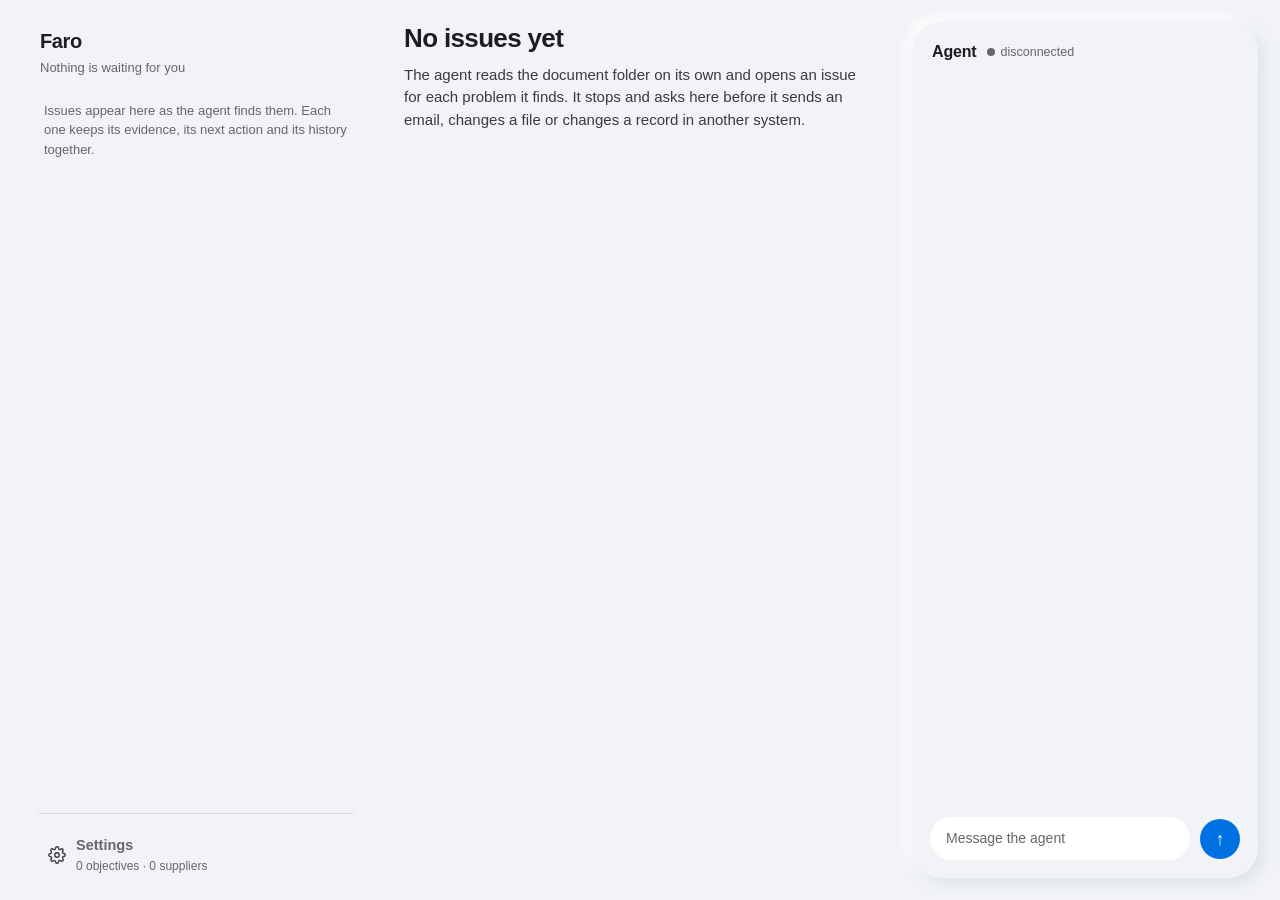
==== asklio/faro/web/index.html @ 00d89060 "Count emails in the History tab's number The count on the History tab only covered what Faro itself " ====
<!doctype html>
<html lang="en">
<head>
<meta charset="utf-8">
<meta name="viewport" content="width=device-width,initial-scale=1">
<meta name="color-scheme" content="only light">
<title>Faro</title>
<style>
/* Three parts on one soft surface. Only two things are raised: the approval cards on the left and the chat panel on the right. Everything inside them, and the whole centre, is flat. Light only. */
:root{
  color-scheme:only light;
  --bg:#f1f3f6; --hi:#ffffff; --lo:#dde2e9;
  --ink:#1d1d1f; --ink-2:#3a3a3f; --muted:#66666c; --hair:rgba(29,29,31,.1); --sheet:rgba(255,255,255,.6);
  --accent:#0071e3; --accent-ink:#ffffff;
  --bad:#c9001a; --warn:#a04a00; --ok:#1d7a36;
  --font:-apple-system,BlinkMacSystemFont,'SF Pro Text','Inter','Helvetica Neue',Arial,sans-serif;
  --mono:ui-monospace,'SF Mono',Menlo,Consolas,monospace;
  --raised:5px 5px 14px var(--lo),-5px -5px 14px var(--hi);
  --raised-sm:3px 3px 7px var(--lo),-3px -3px 7px var(--hi);
  --pressed:inset 3px 3px 7px var(--lo),inset -3px -3px 7px var(--hi);
}
html,body{height:100%;margin:0}
body{background:var(--bg);color:var(--ink);font-family:var(--font);font-size:15px;line-height:1.5;-webkit-font-smoothing:antialiased}
*{box-sizing:border-box;scrollbar-width:none}
*::-webkit-scrollbar{display:none}
[hidden]{display:none!important}
button{font:inherit;color:inherit;cursor:pointer}
button:focus-visible,input:focus-visible,a:focus-visible{outline:2px solid var(--accent);outline-offset:3px}
h1,h2,h3,p{margin:0}
a{color:var(--accent)}

.app{display:grid;grid-template-columns:360px minmax(0,1fr) 368px;height:100%;padding:0 16px}

.left{display:flex;flex-direction:column;min-height:0}
/* The list scrolls, and a scrolling box clips at its padding edge. The side padding is what leaves the cards' shadows (5px offset, 14px blur) room to show. */
.left-list{flex:1;min-height:0;overflow:auto;padding:26px 22px 22px;display:flex;flex-direction:column;gap:18px}
.auto{flex:none;border-top:1px solid var(--hair);margin:0 22px;padding:12px 0 16px}
.setbtn{display:flex;align-items:center;gap:10px;width:100%;border:0;border-radius:14px;background:transparent;padding:9px 10px;text-align:left}
.setbtn:hover{background:rgba(29,29,31,.05)}
.setbtn svg,.set-nav svg{width:18px;height:18px;flex:none;color:var(--ink-2)}
.setbtn b{display:block;font-size:14.5px;font-weight:600}
.setbtn span{display:block;font-size:12px;color:var(--muted);overflow:hidden;text-overflow:ellipsis;white-space:nowrap}
.switch{flex:none;position:relative;width:46px;height:28px;border:0;border-radius:999px;background:rgba(29,29,31,.16);padding:0;transition:background .18s ease}
.switch::after{content:"";position:absolute;top:3px;left:3px;width:22px;height:22px;border-radius:50%;background:var(--hi);transition:transform .18s ease}
.switch[aria-checked="true"]{background:var(--accent)}
.switch[aria-checked="true"]::after{transform:translateX(18px)}
.scrim{position:fixed;inset:0;z-index:40;background:rgba(29,29,31,.32);display:grid;place-items:center;padding:16px}
.sheet{width:min(940px,100%);height:min(660px,100%);background:var(--hi);border-radius:24px;box-shadow:0 30px 80px rgba(29,29,31,.3);display:grid;grid-template-rows:auto minmax(0,1fr);overflow:hidden}
.sheet-head{display:flex;justify-content:space-between;align-items:center;padding:16px 20px;border-bottom:1px solid var(--hair)}
.sheet-head b{font-size:17px;font-weight:700;letter-spacing:-.01em}
.sheet-x{border:0;background:transparent;font-size:24px;line-height:1;color:var(--muted);width:34px;height:34px;border-radius:10px}
.sheet-x:hover{background:rgba(29,29,31,.06);color:var(--ink)}
.sheet-body{display:grid;grid-template-columns:210px minmax(0,1fr);min-height:0}
.set-nav{border-right:1px solid var(--hair);padding:14px 12px;display:flex;flex-direction:column;gap:4px;overflow:auto}
.set-nav button{display:flex;align-items:center;gap:11px;border:0;border-radius:12px;background:transparent;padding:9px 11px;font-size:14.5px;font-weight:500;color:var(--ink-2);text-align:left}
.set-nav button:hover{background:rgba(29,29,31,.05)}
.set-nav button.on{background:rgba(29,29,31,.08);color:var(--ink);font-weight:600}
.set-pane{overflow:auto;padding:22px 26px 28px;display:flex;flex-direction:column;gap:18px;min-width:0}
.set-pane h3{font-size:19px;font-weight:700;letter-spacing:-.015em}
.set-pane .lead{font-size:14px;color:var(--muted);margin-top:4px;max-width:60ch}
.set-row{display:flex;justify-content:space-between;align-items:flex-start;gap:18px;padding:16px 0;border-top:1px solid var(--hair)}
.set-row:first-of-type{border-top:0;padding-top:4px}
.set-row b{font-size:15px;font-weight:600}
.set-row p{font-size:13.5px;color:var(--muted);margin-top:4px;max-width:58ch}
.set-row .row{display:flex;gap:8px;margin-top:10px}
.set-in{font:inherit;font-size:14px;border:1px solid var(--hair);border-radius:10px;padding:8px 11px;background:var(--bg);color:var(--ink);min-width:0;width:100%}
.obj{display:grid;grid-template-columns:28px minmax(0,1fr) auto;gap:10px;align-items:center;padding:6px 0}
.obj .n{font-size:13px;font-weight:700;color:var(--muted);text-align:center;font-variant-numeric:tabular-nums}
.icon-btn{border:0;background:transparent;border-radius:8px;width:30px;height:30px;font-size:15px;line-height:1;color:var(--muted)}
.icon-btn:hover:not(:disabled){background:rgba(29,29,31,.07);color:var(--ink)}
.icon-btn:disabled{opacity:.3;cursor:default}
.sup{border:1px solid var(--hair);border-radius:16px;padding:14px;display:grid;grid-template-columns:repeat(2,minmax(0,1fr));gap:10px}
.sup label{display:flex;flex-direction:column;gap:4px;font-size:11.5px;font-weight:600;color:var(--muted);min-width:0}
.sup .wide{grid-column:1 / -1}
.sup-foot{grid-column:1 / -1;display:flex;justify-content:space-between;align-items:center;gap:10px}
.addline{display:flex;gap:10px}
@media (max-width:700px){.sheet-body{grid-template-columns:minmax(0,1fr);grid-template-rows:auto minmax(0,1fr)}.set-nav{flex-direction:row;border-right:0;border-bottom:1px solid var(--hair);overflow-x:auto}.sup{grid-template-columns:minmax(0,1fr)}}
.auto .btn{padding:7px 14px;font-size:13px}
.brand{padding:0 2px 4px}
.brand b{display:block;font-size:20px;font-weight:700;letter-spacing:-.02em}
.brand span{font-size:13px;color:var(--muted)}
.ap{display:block;text-align:left;width:100%;border:0;border-radius:22px;background:var(--bg);padding:15px 17px;box-shadow:var(--raised);transition:box-shadow .18s ease}
.ap.on{box-shadow:var(--pressed)}
.ap b{display:-webkit-box;-webkit-box-orient:vertical;-webkit-line-clamp:2;overflow:hidden;font-size:15px;font-weight:600;letter-spacing:-.01em;line-height:1.3;overflow-wrap:anywhere}
.ap .why{display:block;font-size:13px;color:var(--muted);line-height:1.35;overflow-wrap:anywhere}
.st{display:block;font-size:12px;font-weight:600;margin-top:6px;white-space:nowrap;overflow:hidden;text-overflow:ellipsis}
.st{color:var(--muted);font-weight:500}
.st-you{color:var(--accent);font-weight:600}
.risk{display:block;font-size:10.5px;font-weight:700;letter-spacing:.07em;text-transform:uppercase;margin-bottom:4px}
.risk-blocker{color:var(--ink)} .risk-risk{color:var(--muted)} .risk-info{color:var(--muted);font-weight:500;opacity:.75}
.grp{display:flex;justify-content:space-between;align-items:baseline;font-size:11.5px;font-weight:700;letter-spacing:.06em;text-transform:uppercase;color:var(--muted);padding:6px 4px 0;margin-bottom:-6px}
.grp.you{color:var(--accent)}
.grp span{font-weight:600;letter-spacing:0}
.dot{width:10px;height:10px;border-radius:50%;margin-top:6px}
.dot-blocker{background:var(--bad)} .dot-risk{background:#e08a00} .dot-info{background:var(--muted)}
.ap.done{opacity:.62}
.hint{font-size:13px;color:var(--muted);padding:0 6px}

.center{overflow:auto;min-width:0}
.detail{max-width:760px;margin:0 auto;padding:40px 28px 80px;display:flex;flex-direction:column;gap:30px}
.sevline{font-size:12.5px;font-weight:600;letter-spacing:.04em;text-transform:uppercase}
.sev-blocker{color:var(--ink)} .sev-risk{color:var(--warn)} .sev-info{color:var(--muted)}
h1{font-size:30px;font-weight:700;letter-spacing:-.025em;line-height:1.15;text-wrap:balance;margin-top:6px}
h2{font-size:12.5px;font-weight:600;letter-spacing:.06em;text-transform:uppercase;color:var(--muted);margin-bottom:12px}
.found{font-size:15.5px;color:var(--ink-2);max-width:65ch;white-space:pre-wrap;overflow-wrap:anywhere}
.evidence{display:flex;flex-direction:column;gap:6px;font-size:14px}
.evidence a{overflow-wrap:anywhere}
.evidence img{max-width:min(420px,100%);border-radius:16px;display:block;margin-top:10px}
.quote{background:var(--sheet);border-radius:16px;padding:16px;font-family:var(--mono);font-size:12px;line-height:1.65;white-space:pre-wrap;overflow-wrap:anywhere;margin:0}
.cap{font-size:12.5px;color:var(--muted)}
.label{font-size:12.5px;color:var(--muted);margin:14px 0 6px}
.scroll{overflow-x:auto}
table{border-collapse:collapse;width:100%;font-size:14px}
th,td{text-align:left;padding:10px 12px 10px 0;border-bottom:1px solid var(--hair);vertical-align:top}
th{font-size:12px;font-weight:600;color:var(--muted)}
tr:last-child td{border-bottom:0}
.letter{background:var(--sheet);border-radius:18px;padding:18px 20px}
.letter-top{display:flex;justify-content:space-between;align-items:center;gap:12px;flex-wrap:wrap;font-size:12.5px;color:var(--muted)}
.letter-top span{overflow-wrap:anywhere;min-width:0}
.subject{font-weight:600;margin-top:12px;overflow-wrap:anywhere}
.body{white-space:pre-wrap;overflow-wrap:anywhere;font-size:14px;color:var(--ink-2);margin-top:8px}
.seg{display:inline-flex;gap:2px;background:rgba(29,29,31,.07);border-radius:999px;padding:2px}
.seg button{border:0;background:transparent;border-radius:999px;padding:3px 12px;font-size:12.5px;font-weight:500;color:var(--muted)}
.seg button.on{background:var(--hi);color:var(--ink);font-weight:600}
.decide{border-top:1px solid var(--hair);padding-top:28px;display:flex;flex-direction:column;gap:16px}
.decide h2{margin-bottom:0}
.note-in{font:inherit;font-size:14px;width:100%;border:1px solid var(--hair);border-radius:14px;padding:11px 14px;background:var(--sheet);color:var(--ink)}
.act{display:flex;align-items:center;gap:12px;flex-wrap:wrap}
.btn{border-radius:999px;padding:10px 22px;font-weight:600;font-size:14.5px;white-space:nowrap;border:1px solid var(--hair);background:transparent}
.btn:hover{background:rgba(29,29,31,.05)}
.btn-primary{background:var(--accent);border-color:var(--accent);color:var(--accent-ink)}
.btn-primary:hover{background:#0064c8}
.verdict{font-size:17px;font-weight:700}
.verdict.approved{color:var(--ok)} .verdict.rejected{color:var(--ink)}
.empty h1{font-size:26px}
.empty p{color:var(--ink-2);margin-top:10px;max-width:56ch}

.right{padding:22px 6px 22px 16px;min-height:0;display:flex}
.chat{flex:1;min-width:0;min-height:0;border-radius:30px;background:var(--bg);box-shadow:var(--raised);display:flex;flex-direction:column;overflow:hidden}
.chat-head{display:flex;align-items:center;gap:10px;padding:18px 20px 10px}
.chat-head b{font-size:16px;font-weight:700;letter-spacing:-.01em}
.chat-head span{font-size:12.5px;color:var(--muted);display:flex;align-items:center;gap:6px}
.pulse{width:8px;height:8px;border-radius:50%;background:var(--muted);flex:none}
.working .pulse{background:var(--accent)}
@media (prefers-reduced-motion: no-preference){.working .pulse{animation:pulse 1s ease-in-out infinite alternate}}
@keyframes pulse{from{opacity:.25}to{opacity:1}}
.chat-close{margin-left:auto;background:transparent;border:0;color:var(--muted);font-size:22px;line-height:1;display:none}
.feed{flex:1;overflow:auto;padding:10px 18px 14px;display:flex;flex-direction:column;gap:10px;min-height:0}
.bubble{max-width:90%;border-radius:20px;padding:10px 14px;font-size:14px;white-space:pre-wrap;overflow-wrap:anywhere}
.bubble.agent{background:var(--hi);align-self:flex-start;color:var(--ink)}
.rich{white-space:normal}
.rich p{margin:0}
.rich p + p,.rich p + ul,.rich p + ol,.rich ul + p,.rich ol + p{margin-top:8px}
.rich ul,.rich ol{margin:0;padding-left:1.25em}
.rich li{margin:3px 0}
.rich strong,.tl-sum strong,.step strong,.cap strong{font-weight:700;color:var(--ink)}
.bubble.user strong{color:inherit}
.rich code,.tl-sum code{font-family:var(--mono);font-size:.92em;background:rgba(29,29,31,.07);border-radius:5px;padding:0 4px}
.bubble.user{background:var(--accent);color:var(--accent-ink);align-self:flex-end}
.chips{display:flex;flex-wrap:wrap;gap:6px}
.step{display:block;width:100%;border:0;background:transparent;padding:0 2px;text-align:left;font-size:13px;line-height:1.4;color:var(--muted);overflow-wrap:anywhere}
.step i{font-style:normal;font-weight:600;font-size:11px;letter-spacing:.04em;text-transform:uppercase;margin-right:6px}
.step.open{white-space:pre-wrap;color:var(--ink-2)}
.step:hover{color:var(--ink-2)}
.chip{display:inline-flex;align-items:baseline;gap:5px;max-width:100%;border:0;border-radius:999px;background:rgba(29,29,31,.06);padding:3px 10px;font-size:12px;color:var(--ink-2);text-align:left}
.chip i{font-style:normal;color:var(--muted);flex:none}
.chip span{overflow:hidden;text-overflow:ellipsis;white-space:nowrap;min-width:0}
button.chip{color:var(--accent);font-weight:600}
button.chip:hover{background:rgba(0,113,227,.12)}
.chip.bad,.chip.bad i{color:var(--ink)}
.chip.good,.chip.good i{color:var(--ok)}
.event{font-size:12px;color:var(--ink-2);font-weight:600;padding:0 4px;overflow-wrap:anywhere}
.tag{display:inline-block;font-size:11px;font-weight:600;color:var(--muted);background:rgba(29,29,31,.06);border-radius:999px;padding:1px 8px;margin-top:6px}
.ask{display:flex;gap:10px;padding:14px 18px 18px;align-items:center}
.ask input{flex:1;min-width:0;font:inherit;font-size:14px;border:0;border-radius:999px;padding:11px 16px;background:var(--hi);color:var(--ink)}
.ask input::placeholder{color:var(--muted)}
.ask button{flex:none;width:40px;height:40px;border:0;border-radius:50%;background:var(--accent);color:var(--accent-ink);font-size:18px;font-weight:700;line-height:1}
.fab{display:none}

@media (max-width:1140px){
  .app{grid-template-columns:330px minmax(0,1fr)}
  .right{position:fixed;top:0;right:0;bottom:0;width:min(400px,100%);z-index:20;padding:16px}
  .right[data-open="0"]{display:none}
  .chat{box-shadow:0 18px 50px rgba(29,29,31,.28)}
  .chat-close{display:block}
  .fab{display:block;position:fixed;right:18px;bottom:18px;z-index:10;border:0;border-radius:999px;background:var(--bg);color:var(--accent);padding:12px 20px;font-weight:600;box-shadow:var(--raised)}
}
@media (max-width:760px){
  html,body{height:auto}
  .app{display:block;height:auto}
  .left-list{overflow:visible;padding:22px 4px 12px}
  .auto{margin:0 4px}
  .center{overflow:visible}
  .detail{padding:26px 4px 104px}
  h1{font-size:25px}
}

/* centre: view tabs, evidence viewer, messages */
.viewbar{position:sticky;top:0;z-index:5;background:var(--bg);padding:18px 28px 10px;display:flex;justify-content:center}
.viewbar .seg button{padding:5px 18px;font-size:13.5px}
.viewbar .count{margin-left:6px;color:var(--accent);font-weight:700}
.detail{padding-top:18px}
.tiles{display:flex;flex-wrap:wrap;gap:8px}
.tile{display:inline-flex;align-items:center;gap:8px;max-width:100%;border:1px solid var(--hair);border-radius:12px;background:transparent;padding:7px 12px;font-size:13px;color:var(--ink-2);text-align:left}
.tile:hover{background:rgba(29,29,31,.04)}
.tile.on{border-color:var(--accent);background:var(--hi);color:var(--ink)}
.tile i{font-style:normal;font-size:10.5px;font-weight:700;letter-spacing:.05em;text-transform:uppercase;color:var(--muted);flex:none}
.tile span{overflow:hidden;text-overflow:ellipsis;white-space:nowrap;min-width:0}
.viewer{margin-top:14px;background:var(--hi);border-radius:18px;padding:16px;min-width:0}
.viewer-top{display:flex;justify-content:space-between;align-items:center;gap:12px;flex-wrap:wrap;font-size:12.5px;color:var(--muted);margin-bottom:12px}
.viewer-top span{overflow-wrap:anywhere;min-width:0}
.viewer img{display:block;width:100%;border-radius:10px;border:1px solid var(--hair)}
.viewer img + img{margin-top:12px}
.viewer .scroll{max-height:460px;overflow:auto;border-radius:10px}
.viewer table{font-size:12.5px}
.viewer th{position:sticky;top:0;background:var(--hi);white-space:nowrap}
.viewer td{white-space:nowrap;max-width:280px;overflow:hidden;text-overflow:ellipsis;padding-right:16px}
.viewer pre{margin:0;font-family:var(--mono);font-size:12px;line-height:1.6;white-space:pre-wrap;overflow-wrap:anywhere;max-height:460px;overflow:auto}
.decidebar{position:sticky;bottom:0;z-index:5;background:var(--bg);border-top:1px solid var(--hair)}
.decidebar > div{max-width:760px;margin:0 auto;padding:14px 28px 16px;display:flex;flex-direction:column;gap:10px}
.decidebar .row{display:flex;gap:12px;align-items:center;flex-wrap:wrap}
.decidebar .note-in{flex:1;min-width:180px}
.linkbtn{border:0;background:transparent;padding:0;color:var(--accent);font-weight:600;font-size:14px}
.trow{display:grid;grid-template-columns:auto minmax(0,1fr) auto;gap:12px;align-items:baseline;width:100%;text-align:left;border:0;border-bottom:1px solid var(--hair);background:transparent;padding:12px 10px;border-radius:0}
.trow:hover{background:rgba(29,29,31,.03)}
.trow.on{background:var(--hi);border-radius:14px;border-bottom-color:transparent}
.trow b{display:block;font-size:14.5px;font-weight:600;overflow:hidden;text-overflow:ellipsis;white-space:nowrap}
.trow .why{display:block;font-size:13px;color:var(--muted);overflow:hidden;text-overflow:ellipsis;white-space:nowrap}
.trow time{font-size:12px;color:var(--muted);white-space:nowrap}
.trow .dot{margin-top:0}
.dot-none{background:transparent}
.msg{background:var(--hi);border-radius:18px;padding:16px 20px;margin-bottom:12px}
.msg.sent{background:var(--sheet)}
.msg .who-line{font-weight:600;font-size:14px}
@media (max-width:760px){.viewbar{padding:14px 4px 8px}.decidebar > div{padding:12px 4px 14px}}

/* next action and history timeline */
.next{background:var(--hi);border-radius:20px;padding:18px 20px;display:flex;flex-direction:column;gap:14px}
.next + .next{margin-top:14px}
.next h3{font-size:17px;font-weight:700;letter-spacing:-.01em}
.next .reason{font-size:14px;color:var(--ink-2);margin-top:4px;white-space:pre-wrap;overflow-wrap:anywhere}
.next .msg{background:var(--bg);margin-bottom:0}
.next .quote{background:var(--bg)}
.next .row{display:flex;gap:12px;align-items:center;flex-wrap:wrap}
.next .note-in{flex:1;min-width:180px;background:var(--bg)}
.next .next-text{font-size:15px;color:var(--ink);margin-top:6px}
.next.quiet{background:transparent;box-shadow:inset 0 0 0 1px var(--hair)}
.next.quiet .next-text{color:var(--ink-2)}
.timeline{display:flex;flex-direction:column}
.logform{display:flex;gap:10px;align-items:center}
.logform .note-in{flex:1;min-width:0}
.tl{padding:16px 0;border-top:1px solid var(--hair)}
.tl:first-child{border-top:0}
.tl-head{display:flex;justify-content:space-between;align-items:center;gap:12px}
.tl time{font-size:12px;color:var(--muted);white-space:nowrap;flex:none}
.badge{display:inline-block;font-size:11.5px;font-weight:700;border-radius:999px;padding:2px 10px;margin-right:8px;white-space:nowrap}
.b-agent{background:rgba(29,29,31,.08);color:var(--ink-2)}
.b-you{background:var(--accent);color:var(--accent-ink)}
.b-out{background:var(--hi);color:var(--ink);box-shadow:inset 0 0 0 1px var(--hair)}
.b-in{background:#f6dfb4;color:#5f3d00}
.b-done{background:#cfe9d6;color:#14532a}
.b-auto{background:var(--ink);color:var(--hi)}
.tl-did{font-size:12.5px;color:var(--muted)}
.tl-line{display:flex;align-items:flex-start;gap:12px;width:100%;margin-top:8px;padding:0;border:0;background:transparent;text-align:left;font-size:14.5px;line-height:1.5;color:var(--ink-2)}
.tl-sum{flex:1;min-width:0;overflow-wrap:anywhere}
.tl-full{font-size:14px;color:var(--ink-2);margin-top:10px;padding:14px 16px;background:var(--hi);border-radius:14px;white-space:pre-wrap;overflow-wrap:anywhere}
.tl .msg{margin:10px 0 0}
.chev{flex:none;display:inline-block;width:22px;height:22px;line-height:20px;text-align:center;font-size:20px;color:var(--muted);transform:rotate(90deg);transition:transform .15s ease}
.chev.up{transform:rotate(-90deg)}
button.tl-line:hover .chev{color:var(--ink)}
</style>
</head>
<body>
<div class="app">
  <nav class="left" aria-label="Issues">
    <div class="left-list" id="left"></div>
    <div class="auto" id="auto"></div>
  </nav>
  <main class="center" id="center">
    <div class="viewbar" id="viewbar" hidden><div class="seg" role="tablist">
      <button role="tab" id="tab-decision" data-view="decision">Decision</button>
      <button role="tab" id="tab-history" data-view="history">History<span class="count" id="hist-count"></span></button>
    </div></div>
    <div id="view"></div>
  </main>
  <aside class="right" id="right" data-open="0" aria-label="Chat with the agent">
    <div class="chat">
      <div class="chat-head" id="chat-head"><b>Agent</b><span><i class="pulse"></i><em id="status" style="font-style:normal">connecting</em></span>
        <button class="chat-close" id="chat-close" aria-label="Close chat">×</button></div>
      <div class="feed" id="feed"></div>
      <form class="ask" id="ask-form"><input id="ask-input" type="text" placeholder="Message the agent" autocomplete="off" aria-label="Message the agent"><button type="submit" aria-label="Send">↑</button></form>
    </div>
  </aside>
  <button class="fab" id="chat-open">Chat</button>
</div>
<div class="scrim" id="settings" hidden></div>

<script>
const issues = new Map();       // id -> issue, in arrival order
const approvals = new Map();    // id -> approval
const feed = [];
let selected = null, shownKey = null, lastSeq = 0, dirty = false;
let view = 'decision';          // centre tab: 'decision' or 'history'
const evidenceOpen = new Map(); // issue id -> evidence path shown in the viewer
const msgLang = new Map();      // message or draft key -> 'orig' when the reader switched away from English
const sheetOpen = new Map();    // file path -> sheet index
const expanded = new Set();     // history entries the reader opened in full
let shownPlace = '';
let settings = { auto: false, aggressive: false, objectives: [], suppliers: [], adapters: [] };   // what the team controls
let settingsOpen = false, settingsTab = 'objectives', autoAsk = false;
let historyData = null;         // { id, entries, problem } for the issue on screen

const $ = (id) => document.getElementById(id);
const esc = (v) => String(v).replace(/[&<>"']/g, (ch) => ({ '&': '&amp;', '<': '&lt;', '>': '&gt;', '"': '&quot;', "'": '&#39;' }[ch]));
const clock = (ts) => new Date(ts * 1000).toLocaleTimeString([], { hour: '2-digit', minute: '2-digit' });
const stamp = (ts) => new Date(ts * 1000).toLocaleString([], { day: 'numeric', month: 'short', hour: '2-digit', minute: '2-digit' });
// Text the model wrote for people: escaped, then light markdown. `mdi` is for one line, `md` also does lists and line breaks.
const mdi = (v) => esc(v).replace(/\*\*([^*\n]+?)\*\*/g, '<strong>$1</strong>').replace(/(^|[\s(])\*([^*\s][^*\n]*?)\*(?=[\s).,;:!?]|$)/g, '$1<em>$2</em>').replace(/`([^`\n]+?)`/g, '<code>$1</code>');
function md(v) {
  const out = []; let list = null, tag = 'ul', para = [];
  const flush = () => { if (para.length) { out.push('<p>' + para.join('<br>') + '</p>'); para = []; } if (list) { out.push('<' + tag + '>' + list.join('') + '</' + tag + '>'); list = null; } };
  for (const line of String(v).split('\n')) {
    const item = /^\s*(?:([-*•])|(\d+)[.)])\s+(.*)$/.exec(line);
    if (item) { if (para.length) flush(); if (!list) { list = []; tag = item[2] ? 'ol' : 'ul'; } list.push('<li>' + mdi(item[3]) + '</li>'); }
    else if (!line.trim()) flush();
    else { if (list) flush(); para.push(mdi(line)); }
  }
  flush();
  return out.join('');
}
// Older text has no emphasis of its own. Ask the server to add some (same words, key facts in bold), once per text.
const richCache = new Map(), richWanted = new Set();
let richTimer = null;
function rich(text) {
  if (!text) return '';
  if (text.length < 80 || text.includes('**')) return md(text);
  if (richCache.has(text)) return md(richCache.get(text));
  richWanted.add(text); clearTimeout(richTimer); richTimer = setTimeout(flushRich, 150);
  return md(text);
}
async function flushRich() {
  const texts = [...richWanted].filter((t) => !richCache.has(t)); richWanted.clear();
  if (!texts.length) return;
  let marked = texts;
  try { const res = await fetch('/api/rich', { method: 'POST', headers: { 'Content-Type': 'application/json' }, body: JSON.stringify({ texts }) }); if (res.ok) marked = (await res.json()).texts; } catch (err) { /* keep the plain text */ }
  texts.forEach((t, k) => richCache.set(t, marked[k] || t));
  if (marked.some((m, k) => m !== texts[k])) renderCenter(true);
}
const bare = (v) => String(v).replace(/\*\*/g, '');
// The quick version of a long text: whole leading sentences while they fit.
function gist(text, limit = 170) {
  const flat = String(text).replace(/\s+/g, ' ').trim();
  if (flat.length <= limit) return flat;
  let line = '';
  for (const sentence of flat.split(/(?<=[.!?])\s+/)) { if ((line + ' ' + sentence).length > limit) break; line = (line + ' ' + sentence).trim(); }
  return line || flat.slice(0, limit).replace(/\s+\S*$/, '') + '…';
}
const q = (path) => encodeURIComponent(path);
const base = (path) => path.split('/').pop();
const person = (s) => s.replace(/\s*<[^>]*>/, '') || s;
const people = (list) => list.filter((p) => p.includes('<') || !list.some((o) => o !== p && o.includes('<' + p + '>'))).map(person);

const toolTag = { send_email: 'Email', edit_file: 'File edit', update_record: 'Record change' };
function kind(a) {
  if (a.tool === 'send_email') return 'Email to ' + a.args.to_name;
  if (a.tool === 'edit_file') return 'Edit ' + a.args.path;
  return a.args.system + ': ' + a.args.record;
}
const of = (issue) => [...approvals.values()].filter((a) => a.issue_id === issue.id);
const pendingOf = (issue) => of(issue).filter((a) => a.status === 'pending');
const awaiting = (issue) => issue.thread_ids.length > 0 && issue.replies === 0;
// Who an outside step is waiting on: the name the agent gave, or for older issues the first name it put in bold.
function owner(issue) {
  if (issue.next_owner) return issue.next_owner;
  const names = [...String(issue.next_step || '').matchAll(/\*\*([^*]+)\*\*/g)].map((m) => m[1].trim()).filter((n) => /^[A-Za-zÀ-ž.' -]{3,40}$/.test(n) && /^[A-ZÀ-Ž]/.test(n) && n.split(' ').length <= 4);
  return names[0] || '';
}

// Two different things, shown in two different places.
// Action: who has to do something next. It decides the group a card sits in, and the groups are ordered by how much they need you.
// Risk: how bad the problem is. It is the small word on the card, and orders the cards inside a group.
const GROUPS = ['Needs your approval', 'Waiting on someone else', 'Waiting for a reply', 'Nothing to do', 'Resolved'];
const RISK = { blocker: 0, risk: 1, info: 2 };
function groupOf(issue) {
  if (issue.status === 'resolved') return 4;
  if (pendingOf(issue).length) return 0;
  if (issue.next_step) return 1;
  if (awaiting(issue)) return 2;
  return 3;
}
// The one line under the title: the specifics of what its group already says.
function detail(issue) {
  const waiting = pendingOf(issue);
  if (issue.status === 'resolved') return '';
  if (waiting.length) return waiting.length === 1 ? bare(waiting[0].headline) : waiting.length + ' approvals';
  if (issue.next_step) return owner(issue) || 'Someone outside Faro';
  return '';
}

/* ---------- left: issues ---------- */
function renderLeft() {
  const list = [...issues.values()].sort((a, b) => groupOf(a) - groupOf(b) || RISK[a.severity] - RISK[b.severity] || b.updated - a.updated);
  const waiting = [...approvals.values()].filter((a) => a.status === 'pending').length;
  let html = '<div class="brand"><b>Faro</b><span>' + (waiting ? waiting + (waiting === 1 ? ' approval waiting' : ' approvals waiting') : 'Nothing is waiting for you') + '</span></div>';
  if (!list.length) html += '<p class="hint">Issues appear here as the agent finds them. Each one keeps its evidence, its next action and its history together.</p>';
  let current = -1;
  for (const i of list) {
    const g = groupOf(i);
    if (g !== current) { current = g; html += '<div class="grp' + (g === 0 ? ' you' : '') + '">' + GROUPS[g] + '<span>' + list.filter((x) => groupOf(x) === g).length + '</span></div>'; }
    const line = detail(i);
    html += '<button class="ap ' + (i.id === selected ? 'on ' : '') + (g >= 3 ? 'done' : '') + '" data-open="' + i.id + '" title="' + esc(bare(i.title)) + '">' +
      '<span class="risk risk-' + esc(i.severity) + '">' + esc(i.severity) + '</span><b>' + esc(bare(i.title)) + '</b>' + (line ? '<span class="st' + (g === 0 ? ' st-you' : '') + '">' + esc(line) + '</span>' : '') + '</button>';
  }
  $('left').innerHTML = html;
}

const ICON = {
  gear: '<svg viewBox="0 0 24 24" fill="none" stroke="currentColor" stroke-width="1.8" stroke-linecap="round" stroke-linejoin="round" aria-hidden="true"><circle cx="12" cy="12" r="3"/><path d="M19.4 15a1.65 1.65 0 0 0 .33 1.82l.06.06a2 2 0 0 1 0 2.83 2 2 0 0 1-2.83 0l-.06-.06a1.65 1.65 0 0 0-1.82-.33 1.65 1.65 0 0 0-1 1.51V21a2 2 0 0 1-2 2 2 2 0 0 1-2-2v-.09A1.65 1.65 0 0 0 9 19.4a1.65 1.65 0 0 0-1.82.33l-.06.06a2 2 0 0 1-2.83 0 2 2 0 0 1 0-2.83l.06-.06a1.65 1.65 0 0 0 .33-1.82 1.65 1.65 0 0 0-1.51-1H3a2 2 0 0 1-2-2 2 2 0 0 1 2-2h.09A1.65 1.65 0 0 0 4.6 9a1.65 1.65 0 0 0-.33-1.82l-.06-.06a2 2 0 0 1 0-2.83 2 2 0 0 1 2.83 0l.06.06a1.65 1.65 0 0 0 1.82.33H9a1.65 1.65 0 0 0 1-1.51V3a2 2 0 0 1 2-2 2 2 0 0 1 2 2v.09a1.65 1.65 0 0 0 1 1.51 1.65 1.65 0 0 0 1.82-.33l.06-.06a2 2 0 0 1 2.83 0 2 2 0 0 1 0 2.83l-.06.06a1.65 1.65 0 0 0-.33 1.82V9a1.65 1.65 0 0 0 1.51 1H21a2 2 0 0 1 2 2 2 2 0 0 1-2 2h-.09a1.65 1.65 0 0 0-1.51 1z"/></svg>',
  target: '<svg viewBox="0 0 20 20" fill="none" stroke="currentColor" stroke-width="1.6" aria-hidden="true"><circle cx="10" cy="10" r="7"/><circle cx="10" cy="10" r="3.4"/><circle cx="10" cy="10" r=".6" fill="currentColor"/></svg>',
  people: '<svg viewBox="0 0 20 20" fill="none" stroke="currentColor" stroke-width="1.6" stroke-linecap="round" aria-hidden="true"><circle cx="7.5" cy="7" r="2.6"/><path d="M2.8 16c.5-2.7 2.3-4.2 4.7-4.2s4.2 1.5 4.7 4.2M13.2 4.6a2.6 2.6 0 010 4.8M14.6 11.9c1.4.5 2.3 1.8 2.6 4.1"/></svg>',
  stack: '<svg viewBox="0 0 20 20" fill="none" stroke="currentColor" stroke-width="1.6" aria-hidden="true"><ellipse cx="10" cy="5" rx="6.5" ry="2.5"/><path d="M3.5 5v5c0 1.4 2.9 2.5 6.5 2.5s6.5-1.1 6.5-2.5V5M3.5 10v5c0 1.4 2.9 2.5 6.5 2.5s6.5-1.1 6.5-2.5v-5"/></svg>',
  bolt: '<svg viewBox="0 0 20 20" fill="none" stroke="currentColor" stroke-width="1.6" stroke-linejoin="round" aria-hidden="true"><path d="M11 2.5L4.5 11.2h4.4L8 17.5l7-9h-4.5z"/></svg>',
};
const TABS = [['objectives', 'Objectives', 'target'], ['suppliers', 'Suppliers', 'people'], ['truth', 'Source of truth', 'stack'], ['automation', 'Automation', 'bolt']];
const adapterFor = (system) => (settings.adapters || []).find((a) => a.enabled && String(system || '').toLowerCase().includes(a.system.toLowerCase()));

function renderAuto() {   // the settings button at the bottom of the left column
  const modes = [settings.auto ? 'Auto mode on' : '', settings.aggressive ? 'Aggressive mode on' : '', ...(settings.adapters || []).filter((a) => a.enabled).map((a) => a.system + ' connected')].filter(Boolean).join(' · ');
  $('auto').innerHTML = '<button class="setbtn" id="open-settings">' + ICON.gear + '<span style="min-width:0"><b>Settings</b><span>' + (modes || settings.objectives.length + (settings.objectives.length === 1 ? ' objective' : ' objectives') + ' · ' + settings.suppliers.length + ' suppliers') + '</span></span></button>';
}

function settingsPane() {
  if (settingsTab === 'objectives') {
    const list = settings.objectives;
    return '<div><h3>Objectives</h3><p class="lead">What the agent should achieve, most important first. It follows them in everything it decides and proposes; when two conflict, the higher one wins.</p></div>' +
      '<div>' + (list.length ? list.map((text, i) => '<div class="obj"><span class="n">' + (i + 1) + '</span><input class="set-in" data-obj="' + i + '" value="' + esc(text) + '" aria-label="Objective ' + (i + 1) + '">' +
        '<span><button class="icon-btn" data-obj-move="' + i + '" data-by="-1" aria-label="Move up"' + (i === 0 ? ' disabled' : '') + '>↑</button><button class="icon-btn" data-obj-move="' + i + '" data-by="1" aria-label="Move down"' + (i === list.length - 1 ? ' disabled' : '') + '>↓</button><button class="icon-btn" data-obj-del="' + i + '" aria-label="Remove">✕</button></span></div>').join('')
        : '<p class="cap">No objectives yet. Without any, the agent uses its own judgement about what matters most.</p>') + '</div>' +
      '<form class="addline" id="obj-form"><input class="set-in" id="obj-new" placeholder="Add an objective, e.g. Ship every Collector\'s Edition on Sunday" aria-label="New objective" autocomplete="off"><button class="btn" type="submit">Add</button></form>';
  }
  if (settingsTab === 'suppliers') {
    const field = (i, s, key, label, wide) => '<label' + (wide ? ' class="wide"' : '') + '>' + label + '<input class="set-in" data-sup="' + i + '" data-field="' + key + '" value="' + esc(s[key] || '') + '" autocomplete="off"></label>';
    return '<div><h3>Suppliers</h3><p class="lead">Who the agent writes to, at which address, in which language. The agent fills this in from the documents; anything you change here overrides what it found, and it will not change your entries.</p></div>' +
      (settings.suppliers.length ? settings.suppliers.map((s, i) => '<div class="sup">' + field(i, s, 'name', 'Supplier') + field(i, s, 'contact', 'Contact person') + field(i, s, 'email', 'Email') + field(i, s, 'language', 'Language') + field(i, s, 'notes', 'Notes', true) +
        '<div class="sup-foot"><span class="cap">' + (s.by_team ? 'Edited by you' : 'Added by the agent') + '</span><button class="icon-btn" data-sup-del="' + i + '" aria-label="Remove supplier">✕</button></div></div>').join('')
        : '<p class="cap">No suppliers yet. The agent adds them as it reads the documents.</p>') +
      '<div><button class="btn" id="sup-add">Add a supplier</button></div>';
  }
  if (settingsTab === 'truth') {
    return '<div><h3>Source of truth</h3><p class="lead">Connect the system that holds your records. With a connection on, a correction you approve is posted to that system, and each posting is tracked in the issue\u2019s history. Without one, corrections stay in Faro\u2019s ledger until someone enters them by hand.</p></div><div>' +
      (settings.adapters || []).map((a) => '<div class="set-row"><div><b>' + esc(a.name) + '</b><p>' + esc(a.description) + '</p></div>' +
        '<button class="switch" data-adapter="' + esc(a.id) + '" role="switch" aria-checked="' + a.enabled + '" aria-label="' + esc(a.name) + '"></button></div>').join('') +
      '</div><p class="cap">More systems can be added as adapters. This is the only one so far.</p>';
  }
  return '<div><h3>Automation</h3><p class="lead">How much the agent does on its own, and how it deals with suppliers.</p></div><div>' +
    '<div class="set-row"><div><b>Auto mode</b><p>' + (autoAsk ? 'Emails and actions the agent marks as routine will go out without you reading them first. Anything that commits money or places an order still waits for you.'
      : 'Routine emails and actions go ahead without asking: questions, status requests, confirmations. Anything that commits money or places an order still waits for your approval.') + '</p>' +
      (autoAsk ? '<div class="row"><button class="btn btn-primary" data-auto="1">Turn on</button><button class="btn" data-auto="cancel">Cancel</button></div>' : '') + '</div>' +
      '<button class="switch" id="sw-auto" role="switch" aria-checked="' + settings.auto + '" aria-label="Auto mode"></button></div>' +
    '<div class="set-row"><div><b>Aggressive mode</b><p>The agent gets ruthless with suppliers. It names every failure and who owns it, plays suppliers against each other where a real alternative exists, holds contract penalties against them, sets deadlines in hours and escalates to their management. It threatens the relationship in your name: cancelled orders, no future projects, volume moved to a competitor. It does not lie: every fact it states comes from the documents or the mailbox. These emails always wait for your approval.</p></div>' +
      '<button class="switch" id="sw-aggr" role="switch" aria-checked="' + settings.aggressive + '" aria-label="Aggressive mode"></button></div></div>';
}

function renderSettings() {
  const box = $('settings');
  box.hidden = !settingsOpen;
  if (!settingsOpen) return;
  box.innerHTML = '<div class="sheet" role="dialog" aria-modal="true" aria-label="Settings"><div class="sheet-head"><b>Settings</b><button class="sheet-x" data-close aria-label="Close settings">×</button></div>' +
    '<div class="sheet-body"><nav class="set-nav">' + TABS.map(([id, name, icon]) => '<button class="' + (settingsTab === id ? 'on' : '') + '" data-tab="' + id + '">' + ICON[icon] + name + '</button>').join('') + '</nav>' +
    '<div class="set-pane">' + settingsPane() + '</div></div></div>';
}
function save(patch) { Object.assign(settings, patch); renderAuto(); renderSettings(); post('/api/settings', patch); }

/* ---------- shared pieces ---------- */
function letter(top, subject, original, english, language, key, cls) {
  const en = english && msgLang.get(key) !== 'orig';
  const seg = english ? '<div class="seg"><button class="' + (en ? 'on' : '') + '" data-msg="' + esc(key) + '" data-to="en">English</button><button class="' + (en ? '' : 'on') + '" data-msg="' + esc(key) + '" data-to="orig">' + esc(language || 'Original') + '</button></div>' : '';
  return '<div class="msg ' + (cls || '') + '"><div class="letter-top"><span>' + top + '</span>' + seg + '</div>' + (subject ? '<p class="subject">' + esc(subject) + '</p>' : '') +
    '<div class="body">' + esc(en ? english : original) + '</div></div>';
}

function actionView(a) {
  const x = a.args;
  if (a.tool === 'send_email') {
    const top = 'To ' + esc(x.to_name) + ' · ' + esc(x.to.join(', ')) + (x.cc && x.cc.length ? ' · cc ' + esc(x.cc.join(', ')) : '') + (x.reply_to_message_id ? ' · reply in the existing conversation' : '');
    return letter(top, x.subject, x.body, x.translation, x.language, 'draft-' + a.id, 'sent');
  }
  if (a.tool === 'edit_file') {
    return '<div><p class="label" style="margin-top:0">In ' + esc(x.path) + ', replace</p><pre class="quote">' + esc(x.find) + '</pre><p class="label">with</p><pre class="quote">' + esc(x.replace) + '</pre></div>';
  }
  return '<div><p><b>' + esc(x.system) + '</b> · ' + esc(x.record) + '</p><div class="scroll"><table><thead><tr><th>Field</th><th>' + esc(x.system) + ' says</th><th>Should be</th></tr></thead><tbody>' +
    (Array.isArray(x.changes) ? x.changes : Object.entries(x.changes).map(([field, new_value]) => ({ field, old_value: '', new_value })))
      .map((c) => '<tr><td>' + esc(c.field) + '</td><td>' + esc(c.old_value || 'not recorded') + '</td><td><b>' + esc(c.new_value) + '</b></td></tr>').join('') + '</tbody></table></div></div>';
}

/* ---------- centre: the decision page ---------- */
function nextAction(issue) {
  const waiting = pendingOf(issue);
  const cards = waiting.map((a) => '<div class="next"><div><div class="sevline sev-info">' + toolTag[a.tool] + ' · ' + a.id + '</div><h3>' + esc(bare(a.headline)) + '</h3><div class="reason rich">' + rich(a.reason) + '</div>' + (a.human_reason ? '<p class="cap" style="margin-top:8px">' + (a.needs_human ? 'Needs you: ' : 'Routine, would go ahead in auto mode: ') + mdi(a.human_reason) + '</p>' : '') + '</div>' +
    actionView(a) +
    '<div class="row"><input class="note-in" id="note-' + a.id + '" type="text" placeholder="Optional note to the agent" aria-label="Note to the agent" autocomplete="off">' +
    '<button class="btn" data-decide="0" data-id="' + a.id + '">Reject</button><button class="btn btn-primary" data-decide="1" data-id="' + a.id + '">' + (a.live ? (a.tool === 'send_email' ? 'Approve and send' : 'Approve and post') : 'Approve') + '</button></div>' +
    '<p class="cap">' + (a.live && a.tool === 'send_email' ? 'Approving sends this email straight away from the team mailbox' + (a.args.translation ? ', in ' + esc(a.args.language) : '') + '. It cannot be recalled.'
      : a.live ? 'Approving enters this in the corrections ledger and posts it to ' + esc(a.args.system) + ' through its adapter.'
      : a.tool === 'update_record' ? 'Approving enters this in the corrections ledger. ' + esc(a.args.system) + ' is not connected, so someone has to change it there.'
      : 'Approving only records this action. This kind of action is not connected to an outside system yet.') + '</p></div>').join('');
  // Whatever is next gets the same card: a small label, the thing itself, one line saying what it means for you.
  const card = (label, body, cap, quiet) => '<div class="next' + (quiet ? ' quiet' : '') + '"><div><div class="sevline sev-info">' + label + '</div><div class="reason rich next-text">' + body + '</div></div><p class="cap">' + cap + '</p></div>';
  let other = '';
  if (issue.status === 'resolved') other = card('Nothing to do', 'This issue is resolved.', 'It stays here with its history.', true);
  else if (issue.next_step) other = card('Outside Faro' + (owner(issue) ? ' · waiting on ' + esc(owner(issue)) : ''), rich(issue.next_step),
    'Faro cannot see this happen. Tell it when it has. <button class="btn" style="padding:5px 14px;font-size:12.5px;margin-left:8px" data-done="' + issue.id + '">Mark as done</button>');
  else if (!waiting.length && awaiting(issue)) other = card('Waiting for a reply', 'An email is out and has not been answered yet.', 'Nothing for you to do. The reply will appear in History and the agent will pick it up.', true);
  else if (!waiting.length) other = card('Nothing to do', 'No action is needed right now.', 'The agent will raise one here if that changes.', true);
  return cards + other;
}

function decisionView(issue) {
  if (!issue) return '<div class="detail empty"><div><h1>No issues yet</h1><p>The agent reads the document folder on its own and opens an issue for each problem it finds. It stops and asks here before it sends an email, changes a file or changes a record in another system.</p></div></div>';
  if (!evidenceOpen.has(issue.id) && issue.evidence.length) evidenceOpen.set(issue.id, issue.evidence[0]);
  const open = evidenceOpen.get(issue.id);
  return '<div class="detail">' +
    '<header><div class="sevline sev-' + esc(issue.severity) + '">' + esc(issue.severity) + ' · ' + issue.id + '</div><h1>' + esc(bare(issue.title)) + '</h1></header>' +
    '<section><h2>Why</h2><div class="found rich">' + rich(issue.summary) + '</div></section>' +
    '<section><h2>Next action</h2>' + nextAction(issue) + '</section>' +
    ((issue.corrections || []).length ? '<section><h2>Corrections</h2><div class="scroll"><table><thead><tr><th>Record</th><th>Field</th><th>Was</th><th>Now</th><th></th></tr></thead><tbody>' +
      issue.corrections.map((c) => '<tr><td>' + esc(c.system) + ' · ' + esc(c.record) + '</td><td>' + esc(c.field) + '</td><td>' + esc(c.old_value || 'not recorded') + '</td><td><b>' + esc(c.new_value) + '</b></td><td>' +
        (c.applied_at ? '<span class="cap" title="' + esc(c.applied_note || '') + '">' + (/adapter/.test(c.applied_note || '') ? 'Posted to ' : 'Changed in ') + esc(c.system) + ' ' + esc(stamp(c.applied_at)) + '</span>'
          : adapterFor(c.system) ? '<button class="btn btn-primary" style="padding:5px 12px;font-size:12.5px" data-reconcile="' + c.id + '">Reconcile with ' + esc(c.system) + '</button>'
          : '<button class="btn" style="padding:5px 12px;font-size:12.5px" data-applied="' + c.id + '">Mark as changed in ' + esc(c.system) + '</button>') + '</td></tr>').join('') +
      '</tbody></table></div><p class="cap" style="margin-top:10px">Faro and the agent treat the corrected value as the truth from the moment you approve it. ' + (issue.corrections.some((c) => adapterFor(c.system)) ? 'With the connection on, reconciling posts it to the system and records that in History.' : 'The system itself only changes when someone enters it there, or when you connect it under Settings, Source of truth.') + '</p></section>' : '') +
    (issue.evidence.length ? '<section><h2>Evidence</h2><div class="tiles">' + issue.evidence.map((p) => '<button class="tile ' + (p === open ? 'on' : '') + '" data-evidence="' + esc(p) + '" title="' + esc(p) + '"><i>' + esc((p.split('.').pop() || 'file').slice(0, 4)) + '</i><span>' + esc(base(p)) + '</span></button>').join('') + '</div>' +
      '<div class="viewer" id="viewer"><p class="cap">Opening…</p></div></section>' : '') +
    '</div>';
}

async function loadEvidence(path) {
  if (!$('viewer')) return;
  const top = '<div class="viewer-top"><span>' + esc(path) + '</span><a href="/api/file?path=' + q(path) + '" target="_blank" rel="noopener">Open the original</a></div>';
  let body;
  try {
    const res = await fetch('/api/preview?path=' + q(path));
    const d = await res.json();
    if (!res.ok) throw new Error(d.detail || 'status ' + res.status);
    if (d.kind === 'pages') {
      const n = Math.min(d.pages, 12);
      body = Array.from({ length: n }, (_, i) => '<img loading="lazy" src="/api/page?path=' + q(path) + '&n=' + i + '" alt="' + esc(base(path)) + ', page ' + (i + 1) + '">').join('') +
        (d.pages > n ? '<p class="cap" style="margin-top:10px">Showing the first ' + n + ' of ' + d.pages + ' pages.</p>' : '');
    } else if (d.kind === 'tables') {
      const i = Math.min(sheetOpen.get(path) || 0, d.tables.length - 1), t = d.tables[i];
      const tabs = d.tables.length > 1 ? '<div class="seg" style="margin-bottom:12px;flex-wrap:wrap">' + d.tables.map((s, j) => '<button class="' + (j === i ? 'on' : '') + '" data-sheet="' + j + '" data-path="' + esc(path) + '">' + esc(s.name) + '</button>').join('') + '</div>' : '';
      const [headRow, ...rows] = t.rows.length ? t.rows : [[]];
      body = tabs + '<div class="scroll"><table><thead><tr>' + headRow.map((c) => '<th>' + esc(c) + '</th>').join('') + '</tr></thead><tbody>' +
        rows.map((r) => '<tr>' + r.map((c) => '<td title="' + esc(c) + '">' + esc(c) + '</td>').join('') + '</tr>').join('') + '</tbody></table></div>' +
        (t.total_rows > t.rows.length ? '<p class="cap" style="margin-top:10px">Showing ' + t.rows.length + ' of ' + t.total_rows + ' rows.</p>' : '');
    } else {
      body = '<pre>' + esc(d.text) + '</pre>' + (d.total_chars > d.text.length ? '<p class="cap" style="margin-top:10px">Showing the first ' + d.text.length + ' of ' + d.total_chars + ' characters.</p>' : '');
    }
  } catch (err) {
    body = '<p class="cap">This file could not be shown: ' + esc(err.message) + '</p>';
  }
  const now = $('viewer');
  if (now && evidenceOpen.get(selected) === path) now.innerHTML = top + body;
}

/* ---------- centre: the history of one issue ---------- */
// Who did it decides the badge: the agent, you, or mail going out and coming in.
const WHAT = {
  found: ['Agent', 'found this', 'agent'], note: ['Agent', 'noted', 'agent'], proposed: ['Agent', 'proposed', 'agent'], resolved: ['Agent', 'resolved it', 'done'], reopened: ['Agent', 'reopened it', 'agent'],
  auto_approved: ['Auto mode', 'approved', 'auto'], auto_sent: ['Auto mode', 'approved and sent', 'auto'],
  step_done: ['You', 'marked the outside step as done', 'you'],
  logged: ['You', 'recorded', 'you'], applied: ['You', 'changed it in the system', 'you'],
  reconciled: ['You', 'reconciled it with the system', 'you'], auto_reconciled: ['Adapter', 'posted the correction', 'auto'],
  withdrawn: ['Agent', 'withdrew its proposal', 'agent'],
  approved: ['You', 'approved', 'you'], rejected: ['You', 'rejected', 'you'], sent: ['You', 'approved and sent', 'you'], failed: ['You', 'approved, sending failed', 'you'],
  mail_sent: ['Email sent', '', 'out'], mail_received: ['Email received', '', 'in'],
};
function historyView(issue) {
  let body;
  if (!historyData || historyData.id !== issue.id) body = '<p class="cap">Reading the history and the mailbox…</p>';
  else body = (historyData.problem ? '<p class="cap" style="color:var(--ink);font-weight:600">' + esc(historyData.problem) + ' The entries below are what Faro recorded itself.</p>' : '') +
    '<div class="timeline">' + [...historyData.entries].reverse().map((e) => {
      const [who, did, tone] = WHAT[e.kind] || ['', e.kind, 'agent'];
      const mail = e.kind.startsWith('mail_');
      const key = e.kind + (e.message_id || e.ts);
      const flat = String(e.text).replace(/\s+/g, ' ').trim();
      const short = e.summary || gist(mail ? (e.english || e.text) : e.text);
      const more = mail || bare(short) !== bare(flat);
      const open = more && expanded.has(key);
      const full = !open ? '' : mail
        ? letter(e.kind === 'mail_sent' ? 'To ' + esc(people(e.to).join(', ')) : 'From ' + esc(person(e.from)), e.subject, e.text, e.english, e.language, e.message_id, e.direction) +
          (e.translation_error ? '<p class="cap">Not translated: ' + esc(e.translation_error) + '</p>' : '')
        : '<div class="tl-full rich">' + rich(e.text) + '</div>';
      const rest = mail ? (e.kind === 'mail_sent' ? 'to ' + esc(people(e.to).join(', ')) : 'from ' + esc(person(e.from))) : esc(did) + (e.ref ? ' · ' + esc(e.ref) : '');
      const line = '<span class="tl-sum">' + mdi(short) + '</span>' + (more ? '<span class="chev' + (open ? ' up' : '') + '" aria-hidden="true">›</span>' : '');
      return '<div class="tl"><div class="tl-head"><span><span class="badge b-' + tone + '">' + who + '</span><span class="tl-did">' + rest + '</span></span><time>' + esc(stamp(e.ts)) + '</time></div>' +
        (more ? '<button class="tl-line" data-expand="' + esc(key) + '" aria-expanded="' + open + '" title="' + (open ? 'Show less' : 'Show all') + '">' + line + '</button>' : '<div class="tl-line">' + line + '</div>') + full + '</div>';
    }).join('') + '</div>';
  return '<div class="detail"><header><div class="sevline sev-' + esc(issue.severity) + '">' + esc(issue.severity) + ' · ' + issue.id + '</div><h1>' + esc(bare(issue.title)) + '</h1>' +
    '<p class="cap" style="margin-top:8px">Everything that happened on this issue, newest first, each as one line. Open an entry to read it in full. Emails are read from the team mailbox.</p></header>' +
    '<form class="logform" data-log="' + issue.id + '"><input class="note-in" id="log-' + issue.id + '" type="text" placeholder="Add something that happened outside Faro: a call, a meeting, a decision" aria-label="Add to the history" autocomplete="off"><button class="btn" type="submit">Add</button></form>' +
    '<section>' + body + '</section></div>';
}
async function loadHistory() {
  const id = selected;
  if (!id) return;
  let data;
  try {
    const res = await fetch('/api/issues/' + q(id) + '/history');
    data = await res.json();
    if (!res.ok) throw new Error(data.detail || 'status ' + res.status);
  } catch (err) { data = { entries: (issues.get(id) || { history: [] }).history, problem: 'The history could not be read: ' + err.message }; }
  if (id !== selected) return;
  historyData = { id, ...data };
  if (view === 'history') renderCenter(true);
}

/* ---------- rendering ---------- */
function renderCenter(force) {
  const issue = issues.get(selected);
  if (!issue) view = 'decision';
  const key = !issue ? 'empty' : view + issue.id + issue.updated + of(issue).map((a) => a.status + a.outcome).join() + (issue.corrections || []).map((c) => c.applied_at).join() + (settings.adapters || []).map((a) => a.enabled).join();
  $('viewbar').hidden = !issue;
  $('tab-decision').className = view === 'decision' ? 'on' : '';
  $('tab-history').className = view === 'history' ? 'on' : '';
  // once the timeline is loaded, count what it actually shows (emails included); until then, what Faro itself recorded
  $('hist-count').textContent = !issue ? '' : historyData && historyData.id === issue.id ? historyData.entries.length : issue.history.length + issue.replies;
  if (!force && key === shownKey) return;   // leave a note field alone while it is being typed in
  const place = view + (issue ? issue.id : '');
  const keep = place === shownPlace ? $('center').scrollTop : 0;   // same issue, same tab: stay where the reader was
  shownPlace = place;
  const notes = [...document.querySelectorAll('.note-in')].map((n) => [n.id, n.value]);
  shownKey = key;
  $('view').innerHTML = !issue ? decisionView(null) : view === 'history' ? historyView(issue) : decisionView(issue);
  notes.forEach(([id, value]) => { const n = $(id); if (n) n.value = value; });
  $('center').scrollTop = keep;
  if (issue && view === 'decision' && evidenceOpen.get(issue.id)) loadEvidence(evidenceOpen.get(issue.id));
}

let feedShown = 0;
function renderFeed() {
  const el = $('feed');
  for (; feedShown < feed.length; feedShown++) {
    const e = feed[feedShown];
    if (e.kind === 'user' || e.kind === 'agent') {
      const div = document.createElement('div');
      div.className = 'bubble ' + e.kind; if (e.kind === 'agent') { div.classList.add('rich'); div.innerHTML = md(e.text); } else div.textContent = e.text; el.appendChild(div);
    } else if (e.kind === 'thought' || e.kind === 'step') {
      const line = document.createElement('button');
      line.className = 'step'; line.type = 'button';
      const tag = document.createElement('i'); tag.textContent = e.kind === 'thought' ? 'Thought' : 'Step';
      const body = document.createElement('span'); body.innerHTML = mdi(e.label);
      line.append(tag, body);
      line.addEventListener('click', () => { const open = line.classList.toggle('open'); body.innerHTML = open ? md(e.text) : mdi(e.label); });
      el.appendChild(line);
    } else if (e.kind === 'error') {
      const div = document.createElement('div');
      div.className = 'event'; div.textContent = clock(e.ts) + ' · ' + e.text; el.appendChild(div);
    } else {
      let row = el.lastElementChild;
      if (!row || !row.classList.contains('chips')) { row = document.createElement('div'); row.className = 'chips'; el.appendChild(row); }
      const chip = document.createElement(e.open ? 'button' : 'span');
      chip.className = 'chip' + (e.tone ? ' ' + e.tone : '');
      chip.title = clock(e.ts) + ' · ' + e.text;
      if (e.open) { chip.dataset.open = e.open; if (e.history) chip.dataset.history = '1'; }
      const verb = document.createElement('i'); verb.textContent = e.verb;
      const label = document.createElement('span'); label.textContent = bare(e.label);
      chip.append(verb, label); row.appendChild(chip);
    }
  }
  el.scrollTop = el.scrollHeight;
}

function render() {
  dirty = false;
  if (!issues.has(selected)) selected = ([...issues.values()].find((i) => pendingOf(i).length) || [...issues.values()][0] || {}).id || null;
  renderLeft(); renderCenter(false); renderFeed();
}
function schedule() { if (!dirty) { dirty = true; requestAnimationFrame(render); } }

let historyTimer = null;
let historyLater = null;
function historyChanged() {
  clearTimeout(historyTimer); historyTimer = setTimeout(loadHistory, 400);
  clearTimeout(historyLater); historyLater = setTimeout(loadHistory, 4000);
}

function apply(e) {
  if (e.seq <= lastSeq) return;   // the stream replays from the start after a reconnect
  lastSeq = e.seq;
  if (e.kind === 'issue') {
    const known = issues.has(e.issue.id);
    issues.set(e.issue.id, e.issue);
    if (!known) feed.push({ kind: 'chip', ts: e.ts, verb: 'Found', label: e.issue.title, text: e.issue.summary, open: e.issue.id });
    if (e.issue.id === selected && live) historyChanged();
  } else if (e.kind === 'approval') {
    const a = e.approval, before = approvals.get(a.id);
    approvals.set(a.id, a);
    if (a.issue_id === selected && live) historyChanged();
    if (!before && a.status === 'pending') feed.push({ kind: 'chip', ts: e.ts, verb: 'Asked', label: a.headline, text: 'Asked for approval ' + a.id + ': ' + kind(a), open: a.issue_id });
    else if (before && before.status === 'pending' && a.status !== 'pending') feed.push({ kind: 'chip', ts: e.ts, verb: a.status === 'withdrawn' ? 'Withdrew' : (a.auto ? 'Auto ' : '') + (a.outcome === 'done' ? (a.auto ? 'sent' : 'Sent') : a.outcome === 'failed' ? (a.auto ? 'failed' : 'Failed') : a.status === 'approved' ? (a.auto ? 'approved' : 'Approved') : 'Rejected'), label: a.headline, text: a.id + ' ' + a.status + (a.note ? ': ' + a.note : ''), open: a.issue_id, history: true, tone: a.status === 'approved' && a.outcome !== 'failed' ? 'good' : 'bad' });
  }
  else if (e.kind === 'auto') { /* from before settings existed; the server's settings are current */ }
  else if (e.kind === 'settings') {
    if (!live) return;   // replayed settings are old; the current ones are fetched from the server
    settings = e.value; renderAuto(); schedule();
    const typing = document.activeElement && document.activeElement.closest && document.activeElement.closest('#settings');
    if (settingsOpen && !typing) renderSettings();   // do not pull the form out from under someone typing in it
  }
  else if (e.kind === 'status') { $('status').textContent = e.value; $('chat-head').classList.toggle('working', e.value === 'working'); }
  else if (e.kind === 'activity' && e.verb === 'Found') { /* the issue event already made this chip */ }
  else { if (e.kind === 'mail' && e.open) e.history = true; feed.push(e); if (e.kind === 'mail' && live) historyChanged(); }
  schedule();
}

const source = new EventSource('/api/events');
let live = false;   // false while the stream replays what happened before the page opened
setTimeout(() => { live = true; }, 1500);
source.onmessage = (m) => apply(JSON.parse(m.data));
source.onopen = () => { if (['connecting', 'disconnected'].includes($('status').textContent)) $('status').textContent = 'idle'; };
source.onerror = () => { $('status').textContent = 'disconnected'; $('chat-head').classList.remove('working'); };

async function post(url, body) {
  const res = await fetch(url, { method: 'POST', headers: { 'Content-Type': 'application/json' }, body: JSON.stringify(body) });
  if (!res.ok) { const detail = (await res.json().catch(() => ({}))).detail; feed.push({ kind: 'error', ts: Date.now() / 1000, text: detail || 'Request failed (' + res.status + ').' }); schedule(); }
  return res.ok;
}
function show(next) { view = next; renderLeft(); renderCenter(true); loadHistory(); }

document.addEventListener('click', (e) => {
  const t = (sel) => e.target.closest(sel);
  let el;
  if (t('#open-settings')) { settingsOpen = true; autoAsk = false; renderSettings(); return; }
  if (settingsOpen) {
    if (t('[data-close]') || e.target.id === 'settings') { settingsOpen = false; renderSettings(); return; }
    if ((el = t('[data-tab]'))) { settingsTab = el.dataset.tab; autoAsk = false; renderSettings(); return; }
    if (t('#sw-auto')) { if (settings.auto) save({ auto: false }); else { autoAsk = !autoAsk; renderSettings(); } return; }
    if ((el = t('[data-auto]'))) { autoAsk = false; if (el.dataset.auto === '1') save({ auto: true }); else renderSettings(); return; }
    if (t('#sw-aggr')) { save({ aggressive: !settings.aggressive }); return; }
    if ((el = t('[data-adapter]'))) { const on = el.getAttribute('aria-checked') !== 'true'; settings.adapters = settings.adapters.map((a) => a.id === el.dataset.adapter ? { ...a, enabled: on } : a); renderAuto(); renderSettings(); post('/api/settings', { adapters: { [el.dataset.adapter]: on } }); return; }
    if ((el = t('[data-obj-move]'))) { const i = Number(el.dataset.objMove), j = i + Number(el.dataset.by), list = [...settings.objectives]; [list[i], list[j]] = [list[j], list[i]]; save({ objectives: list }); return; }
    if ((el = t('[data-obj-del]'))) { save({ objectives: settings.objectives.filter((_, i) => i !== Number(el.dataset.objDel)) }); return; }
    if ((el = t('[data-sup-del]'))) { save({ suppliers: settings.suppliers.filter((_, i) => i !== Number(el.dataset.supDel)) }); return; }
    if (t('#sup-add')) { settings.suppliers = [...settings.suppliers, { name: '', contact: '', email: '', language: '', notes: '', by_team: true }]; renderSettings(); const added = document.querySelector('[data-sup="' + (settings.suppliers.length - 1) + '"][data-field="name"]'); if (added) added.focus(); return; }
    return;   // nothing behind the overlay reacts while it is open
  }
  if ((el = t('[data-view]'))) { show(el.dataset.view); return; }
  if ((el = t('[data-open]')) && issues.has(el.dataset.open)) { selected = el.dataset.open; historyData = null; show(el.dataset.history ? 'history' : 'decision'); if (matchMedia('(max-width:760px)').matches) $('center').scrollIntoView(); return; }
  if ((el = t('[data-evidence]'))) { evidenceOpen.set(selected, el.dataset.evidence); document.querySelectorAll('.tile').forEach((x) => x.classList.toggle('on', x === el)); $('viewer').innerHTML = '<p class="cap">Opening…</p>'; loadEvidence(el.dataset.evidence); return; }
  if ((el = t('[data-sheet]'))) { sheetOpen.set(el.dataset.path, Number(el.dataset.sheet)); loadEvidence(el.dataset.path); return; }
  if ((el = t('[data-expand]'))) { const k = el.dataset.expand; if (expanded.has(k)) expanded.delete(k); else expanded.add(k); renderCenter(true); return; }
  if ((el = t('[data-msg]'))) { msgLang.set(el.dataset.msg, el.dataset.to); renderCenter(true); return; }
  if ((el = t('[data-done]'))) { el.disabled = true; post('/api/issues/' + el.dataset.done + '/done', {}); return; }
  if ((el = t('[data-reconcile]'))) { el.disabled = true; post('/api/corrections/' + el.dataset.reconcile + '/reconcile', {}); return; }
  if ((el = t('[data-applied]'))) { el.disabled = true; post('/api/corrections/' + el.dataset.applied + '/applied', { text: '' }); return; }
  if ((el = t('[data-decide]'))) { el.disabled = true; const note = $('note-' + el.dataset.id); post('/api/approvals/' + el.dataset.id, { approved: el.dataset.decide === '1', note: note ? note.value : '' }); return; }
  if (t('#chat-open') || t('#chat-close')) $('right').dataset.open = $('right').dataset.open === '1' ? '0' : '1';
});

document.addEventListener('keydown', (e) => { if (e.key === 'Escape' && settingsOpen) { settingsOpen = false; renderSettings(); } });
document.addEventListener('change', (e) => {
  const el = e.target;
  if (!settingsOpen || !el.dataset) return;
  if (el.dataset.obj !== undefined) { const list = [...settings.objectives]; list[Number(el.dataset.obj)] = el.value; save({ objectives: list.filter((x) => x.trim()) }); }
  else if (el.dataset.sup !== undefined) {
    const list = settings.suppliers.map((s) => ({ ...s })); const row = list[Number(el.dataset.sup)];
    row[el.dataset.field] = el.value.trim(); row.by_team = true;
    Object.assign(settings, { suppliers: list }); renderAuto();
    post('/api/settings', { suppliers: list.filter((s) => s.name) });   // a row is only sent once it has a name; the form is left as it is while you tab through it
  }
});
document.addEventListener('submit', async (e) => {
  if (e.target.id === 'obj-form') { e.preventDefault(); const text = $('obj-new').value.trim(); if (text) save({ objectives: [...settings.objectives, text] }); const again = $('obj-new'); if (again) again.focus(); return; }
  const form = e.target.closest('[data-log]');
  if (!form) return;
  e.preventDefault();
  const input = form.querySelector('input'); const text = input.value.trim();
  if (!text) return;
  input.value = '';
  if (!(await post('/api/issues/' + form.dataset.log + '/log', { text }))) input.value = text;
});

$('ask-form').addEventListener('submit', async (e) => {
  e.preventDefault();
  const input = $('ask-input'); const text = input.value.trim();
  if (!text) return;
  input.value = '';
  if (!(await post('/api/chat', { text }))) input.value = text;
});

async function loadSettings() {
  try {
    const res = await fetch('/api/settings');
    if (!res.ok) return;
    settings = await res.json();
    renderAuto(); schedule();
    const typing = document.activeElement && document.activeElement.closest && document.activeElement.closest('#settings');
    if (settingsOpen && !typing) renderSettings();
  } catch (err) { /* the page still works on its defaults */ }
}
render();
renderAuto();
loadSettings();
setTimeout(loadSettings, 1700);   // once more after the stream has replayed, in case something changed meanwhile
</script>
</body>
</html>
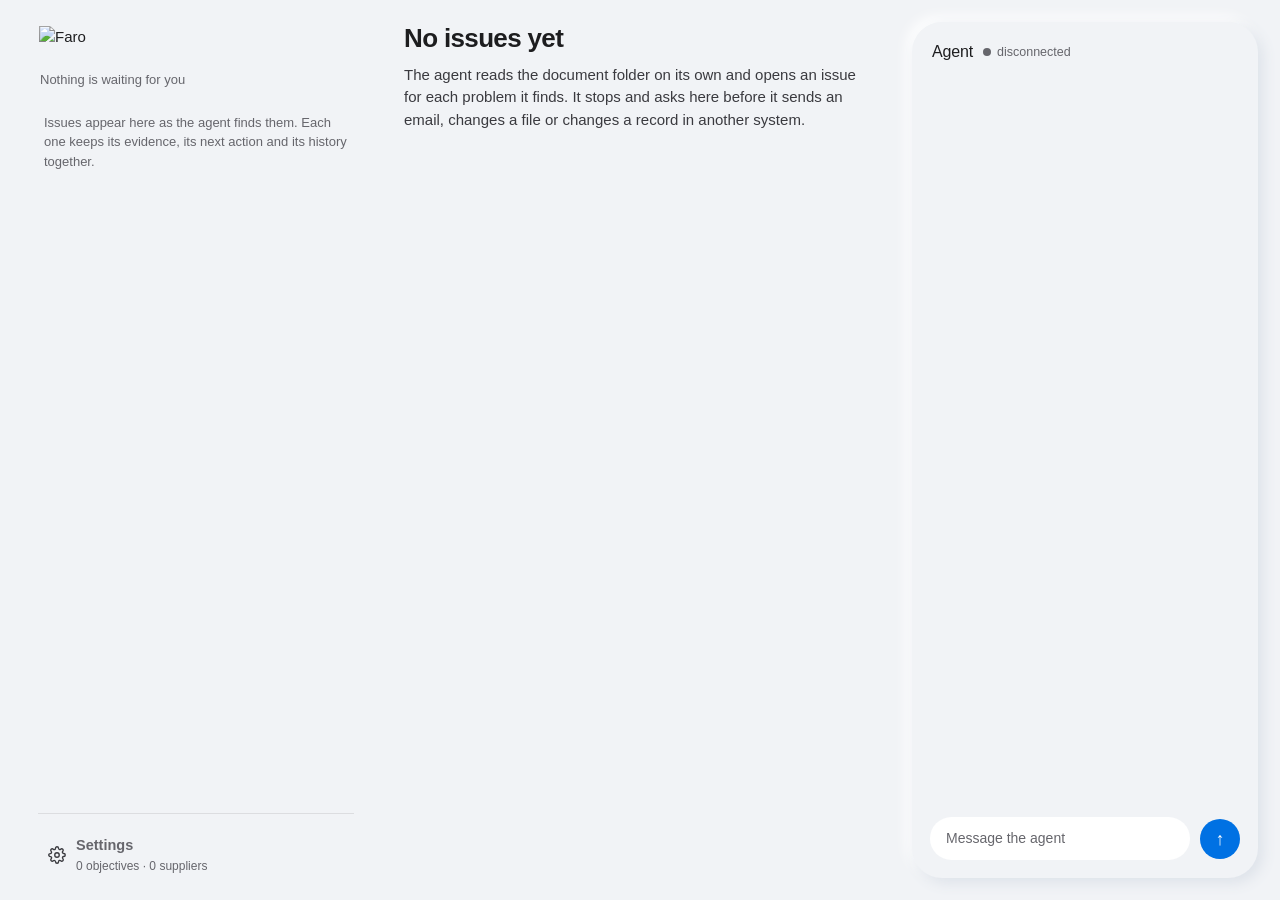
==== commit 0e45c230: "Use the Faro logo, icon and brand font in the interface - Tab icon and the logo in the top left, ser" ====
--- a/asklio/faro/web/index.html
+++ b/asklio/faro/web/index.html
@@ -5,6 +5,7 @@
 <meta name="viewport" content="width=device-width,initial-scale=1">
 <meta name="color-scheme" content="only light">
 <title>Faro</title>
+<link rel="icon" type="image/png" href="/brand/faro-icon.png">
 <style>
 /* Three parts on one soft surface. Only two things are raised: the approval cards on the left and the chat panel on the right. Everything inside them, and the whole centre, is flat. Light only. */
 :root{
@@ -20,6 +21,7 @@
   --pressed:inset 3px 3px 7px var(--lo),inset -3px -3px 7px var(--hi);
 }
 html,body{height:100%;margin:0}
+@font-face{font-family:'Getboreg';src:url('/brand/Getboreg-Regular.ttf') format('truetype');font-display:swap}
 body{background:var(--bg);color:var(--ink);font-family:var(--font);font-size:15px;line-height:1.5;-webkit-font-smoothing:antialiased}
 *{box-sizing:border-box;scrollbar-width:none}
 *::-webkit-scrollbar{display:none}
@@ -58,6 +60,9 @@
 .set-pane{overflow:auto;padding:22px 26px 28px;display:flex;flex-direction:column;gap:18px;min-width:0}
 .set-pane h3{font-size:19px;font-weight:700;letter-spacing:-.015em}
 .set-pane .lead{font-size:14px;color:var(--muted);margin-top:4px;max-width:60ch}
+.set-pane h4{font-size:11.5px;font-weight:700;letter-spacing:.06em;text-transform:uppercase;color:var(--muted);margin:0 0 2px}
+.conn-state{flex:none;margin-left:auto;font-size:12px;font-weight:600;color:var(--muted);white-space:nowrap;padding-top:3px}
+.conn-state.on{color:var(--ok)}
 .set-row{display:flex;justify-content:space-between;align-items:flex-start;gap:18px;padding:16px 0;border-top:1px solid var(--hair)}
 .set-row:first-of-type{border-top:0;padding-top:4px}
 .set-row b{font-size:15px;font-weight:600}
@@ -77,7 +82,7 @@
 @media (max-width:700px){.sheet-body{grid-template-columns:minmax(0,1fr);grid-template-rows:auto minmax(0,1fr)}.set-nav{flex-direction:row;border-right:0;border-bottom:1px solid var(--hair);overflow-x:auto}.sup{grid-template-columns:minmax(0,1fr)}}
 .auto .btn{padding:7px 14px;font-size:13px}
 .brand{padding:0 2px 4px}
-.brand b{display:block;font-size:20px;font-weight:700;letter-spacing:-.02em}
+.brand img{display:block;height:34px;width:auto;margin:0 0 8px -1px}
 .brand span{font-size:13px;color:var(--muted)}
 .ap{display:block;text-align:left;width:100%;border:0;border-radius:22px;background:var(--bg);padding:15px 17px;box-shadow:var(--raised);transition:box-shadow .18s ease}
 .ap.on{box-shadow:var(--pressed)}
@@ -88,8 +93,14 @@
 .st-you{color:var(--accent);font-weight:600}
 .risk{display:block;font-size:10.5px;font-weight:700;letter-spacing:.07em;text-transform:uppercase;margin-bottom:4px}
 .risk-blocker{color:var(--ink)} .risk-risk{color:var(--muted)} .risk-info{color:var(--muted);font-weight:500;opacity:.75}
-.grp{display:flex;justify-content:space-between;align-items:baseline;font-size:11.5px;font-weight:700;letter-spacing:.06em;text-transform:uppercase;color:var(--muted);padding:6px 4px 0;margin-bottom:-6px}
+.grp{display:flex;justify-content:space-between;align-items:center;width:100%;border:0;background:transparent;font-size:11.5px;font-weight:700;letter-spacing:.06em;text-transform:uppercase;color:var(--muted);padding:6px 4px 0;margin-bottom:-6px;text-align:left}
+.grp-name{display:flex;align-items:center;gap:6px}
+.grp .chev{width:14px;height:14px;line-height:13px;font-size:15px;font-style:normal;color:inherit}
+.grp:hover{color:var(--ink)}
+.grp.you:hover{color:var(--accent)}
+.grp[aria-expanded="false"]{margin-bottom:0}
 .grp.you{color:var(--accent)}
+.grp.ahead,.grp.ahead:hover{color:var(--warn)}
 .grp span{font-weight:600;letter-spacing:0}
 .dot{width:10px;height:10px;border-radius:50%;margin-top:6px}
 .dot-blocker{background:var(--bad)} .dot-risk{background:#e08a00} .dot-info{background:var(--muted)}
@@ -268,6 +279,13 @@
 .chev{flex:none;display:inline-block;width:22px;height:22px;line-height:20px;text-align:center;font-size:20px;color:var(--muted);transform:rotate(90deg);transition:transform .15s ease}
 .chev.up{transform:rotate(-90deg)}
 button.tl-line:hover .chev{color:var(--ink)}
+h2,.set-pane h3,.set-pane h4,.sheet-head b,.grp,.seg button,.chat-head b{font-family:'Getboreg',var(--font);font-weight:400}
+h2,.set-pane h4,.grp{text-transform:none;letter-spacing:.01em;font-size:14.5px}
+.grp span{font-size:12.5px}
+.risk,.sevline{font-family:'Getboreg',var(--font);font-weight:400;text-transform:none;letter-spacing:.01em}
+.risk{font-size:13px}
+.sevline{font-size:14.5px}
+.risk::first-letter,.sevline::first-letter{text-transform:uppercase}
 </style>
 </head>
 <body>
@@ -306,7 +324,9 @@
 const sheetOpen = new Map();    // file path -> sheet index
 const expanded = new Set();     // history entries the reader opened in full
 let shownPlace = '';
-let settings = { auto: false, aggressive: false, objectives: [], suppliers: [], adapters: [] };   // what the team controls
+let outlook = { scenarios: [], forecast: {} }, outlookStamp = 0;   // what could still go wrong, and where things end up if nothing changes
+let lookSel = null, lookTab = 'decision';   // which scenario is open in the centre, and which of its two tabs
+let settings = { auto: false, aggressive: false, forecasting: false, objectives: [], suppliers: [], adapters: [] };   // what the team controls
 let settingsOpen = false, settingsTab = 'objectives', autoAsk = false;
 let historyData = null;         // { id, entries, problem } for the issue on screen
 
@@ -367,7 +387,8 @@
   return a.args.system + ': ' + a.args.record;
 }
 const of = (issue) => [...approvals.values()].filter((a) => a.issue_id === issue.id);
-const pendingOf = (issue) => of(issue).filter((a) => a.status === 'pending');
+// A measure against a scenario is decided on that scenario's card, so it does not also pull its issue into "needs your approval".
+const pendingOf = (issue) => of(issue).filter((a) => a.status === 'pending' && !a.scenario_id);
 const awaiting = (issue) => issue.thread_ids.length > 0 && issue.replies === 0;
 // Who an outside step is waiting on: the name the agent gave, or for older issues the first name it put in bold.
 function owner(issue) {
@@ -397,20 +418,37 @@
   return '';
 }
 
-/* ---------- left: issues ---------- */
+/* ---------- left: issues, then what could still go wrong ---------- */
+const LIKELY = { high: ['Likely', 0], medium: ['Possible', 1], low: ['Unlikely', 2] };
+// Which groups of the left column are folded away. A convenience for this browser only.
+let folded = new Set();
+try { folded = new Set(JSON.parse(localStorage.getItem('faro-folded') || '[]')); } catch (err) { /* private window or blocked storage: everything stays open */ }
+function fold(key) {
+  if (folded.has(key)) folded.delete(key); else folded.add(key);
+  try { localStorage.setItem('faro-folded', JSON.stringify([...folded])); } catch (err) { /* not remembered, still works */ }
+  renderLeft();
+}
+const measures = (x) => [...approvals.values()].filter((a) => a.scenario_id === x.id);
+const measuresWaiting = (x) => measures(x).filter((a) => a.status === 'pending');
+const watching = () => outlook.scenarios.filter((x) => x.status === 'watching').sort((a, b) => (measuresWaiting(b).length > 0) - (measuresWaiting(a).length > 0) || LIKELY[a.likelihood][1] - LIKELY[b.likelihood][1] || b.created - a.created);
 function renderLeft() {
   const list = [...issues.values()].sort((a, b) => groupOf(a) - groupOf(b) || RISK[a.severity] - RISK[b.severity] || b.updated - a.updated);
   const waiting = [...approvals.values()].filter((a) => a.status === 'pending').length;
-  let html = '<div class="brand"><b>Faro</b><span>' + (waiting ? waiting + (waiting === 1 ? ' approval waiting' : ' approvals waiting') : 'Nothing is waiting for you') + '</span></div>';
+  let html = '<div class="brand"><img src="/brand/faro-logo.png" alt="Faro"><span>' + (waiting ? waiting + (waiting === 1 ? ' approval waiting' : ' approvals waiting') : 'Nothing is waiting for you') + '</span></div>';
   if (!list.length) html += '<p class="hint">Issues appear here as the agent finds them. Each one keeps its evidence, its next action and its history together.</p>';
-  let current = -1;
-  for (const i of list) {
-    const g = groupOf(i);
-    if (g !== current) { current = g; html += '<div class="grp' + (g === 0 ? ' you' : '') + '">' + GROUPS[g] + '<span>' + list.filter((x) => groupOf(x) === g).length + '</span></div>'; }
-    const line = detail(i);
-    html += '<button class="ap ' + (i.id === selected ? 'on ' : '') + (g >= 3 ? 'done' : '') + '" data-open="' + i.id + '" title="' + esc(bare(i.title)) + '">' +
-      '<span class="risk risk-' + esc(i.severity) + '">' + esc(i.severity) + '</span><b>' + esc(bare(i.title)) + '</b>' + (line ? '<span class="st' + (g === 0 ? ' st-you' : '') + '">' + esc(line) + '</span>' : '') + '</button>';
-  }
+  const heading = (key, name, count, you) => '<button class="grp' + (you ? ' you' : '') + '" data-fold="' + key + '" aria-expanded="' + !folded.has(key) + '"><span class="grp-name"><i class="chev' + (folded.has(key) ? '' : ' up') + '" aria-hidden="true">›</i>' + name + '</span><span>' + count + '</span></button>';
+  const card = (i, g) => { const line = detail(i); return '<button class="ap ' + (i.id === selected && view !== 'look' ? 'on ' : '') + (g >= 3 ? 'done' : '') + '" data-open="' + i.id + '" title="' + esc(bare(i.title)) + '">' +
+    '<span class="risk risk-' + esc(i.severity) + '">' + esc(i.severity) + '</span><b>' + esc(bare(i.title)) + '</b>' + (line ? '<span class="st' + (g === 0 ? ' st-you' : '') + '">' + esc(line) + '</span>' : '') + '</button>'; };
+  const section = (g) => { const mine = list.filter((i) => groupOf(i) === g); return mine.length ? heading('g' + g, GROUPS[g], mine.length, g === 0) + (folded.has('g' + g) ? '' : mine.map((i) => card(i, g)).join('')) : ''; };
+  html += section(0) + section(1) + section(2);
+  // Not issues: nothing has happened yet. Same card as everything else; the group heading and the likelihood word say what they are.
+  const ahead = watching();
+  if (ahead.length) {
+    html += heading('look', 'Could go wrong', ahead.length, false).replace('class="grp"', 'class="grp ahead"');
+    if (!folded.has('look')) html += ahead.map((x) => '<button class="ap look ' + (view === 'look' && lookSel === x.id ? 'on' : '') + '" data-look="' + x.id + '" title="' + esc(bare(x.what)) + '">' +
+      '<span class="risk risk-' + (x.likelihood === 'high' ? 'blocker' : x.likelihood === 'medium' ? 'risk' : 'info') + '">' + LIKELY[x.likelihood][0] + '</span><b>' + esc(bare(x.what)) + '</b>' + (measuresWaiting(x).length ? '<span class="st st-you">' + esc(bare(measuresWaiting(x)[0].headline)) + '</span>' : measures(x).some((a) => a.outcome === 'done') ? '<span class="st">Reminder sent</span>' : '') + '</button>').join('');
+  }
+  html += section(3) + section(4);
   $('left').innerHTML = html;
 }
 
@@ -421,12 +459,11 @@
   stack: '<svg viewBox="0 0 20 20" fill="none" stroke="currentColor" stroke-width="1.6" aria-hidden="true"><ellipse cx="10" cy="5" rx="6.5" ry="2.5"/><path d="M3.5 5v5c0 1.4 2.9 2.5 6.5 2.5s6.5-1.1 6.5-2.5V5M3.5 10v5c0 1.4 2.9 2.5 6.5 2.5s6.5-1.1 6.5-2.5v-5"/></svg>',
   bolt: '<svg viewBox="0 0 20 20" fill="none" stroke="currentColor" stroke-width="1.6" stroke-linejoin="round" aria-hidden="true"><path d="M11 2.5L4.5 11.2h4.4L8 17.5l7-9h-4.5z"/></svg>',
 };
-const TABS = [['objectives', 'Objectives', 'target'], ['suppliers', 'Suppliers', 'people'], ['truth', 'Source of truth', 'stack'], ['automation', 'Automation', 'bolt']];
+const TABS = [['objectives', 'Objectives', 'target'], ['suppliers', 'Suppliers', 'people'], ['connections', 'Connections', 'stack'], ['automation', 'Automation', 'bolt']];
 const adapterFor = (system) => (settings.adapters || []).find((a) => a.enabled && String(system || '').toLowerCase().includes(a.system.toLowerCase()));
 
 function renderAuto() {   // the settings button at the bottom of the left column
-  const modes = [settings.auto ? 'Auto mode on' : '', settings.aggressive ? 'Aggressive mode on' : '', ...(settings.adapters || []).filter((a) => a.enabled).map((a) => a.system + ' connected')].filter(Boolean).join(' · ');
-  $('auto').innerHTML = '<button class="setbtn" id="open-settings">' + ICON.gear + '<span style="min-width:0"><b>Settings</b><span>' + (modes || settings.objectives.length + (settings.objectives.length === 1 ? ' objective' : ' objectives') + ' · ' + settings.suppliers.length + ' suppliers') + '</span></span></button>';
+  $('auto').innerHTML = '<button class="setbtn" id="open-settings">' + ICON.gear + '<span style="min-width:0"><b>Settings</b><span>' + (settings.objectives.length + (settings.objectives.length === 1 ? ' objective' : ' objectives') + ' · ' + settings.suppliers.length + (settings.suppliers.length === 1 ? ' supplier' : ' suppliers')) + '</span></span></button>';
 }
 
 function settingsPane() {
@@ -446,11 +483,17 @@
         : '<p class="cap">No suppliers yet. The agent adds them as it reads the documents.</p>') +
       '<div><button class="btn" id="sup-add">Add a supplier</button></div>';
   }
-  if (settingsTab === 'truth') {
-    return '<div><h3>Source of truth</h3><p class="lead">Connect the system that holds your records. With a connection on, a correction you approve is posted to that system, and each posting is tracked in the issue\u2019s history. Without one, corrections stay in Faro\u2019s ledger until someone enters them by hand.</p></div><div>' +
-      (settings.adapters || []).map((a) => '<div class="set-row"><div><b>' + esc(a.name) + '</b><p>' + esc(a.description) + '</p></div>' +
-        '<button class="switch" data-adapter="' + esc(a.id) + '" role="switch" aria-checked="' + a.enabled + '" aria-label="' + esc(a.name) + '"></button></div>').join('') +
-      '</div><p class="cap">More systems can be added as adapters. This is the only one so far.</p>';
+  if (settingsTab === 'connections') {
+    const c = settings.connections || { documents: {}, mailbox: {}, systems: [] };
+    const state = (on, yes, no) => '<span class="conn-state' + (on ? ' on' : '') + '">' + (on ? yes : no) + '</span>';
+    const d = c.documents, m = c.mailbox;
+    const row = (name, purpose, on, control) => '<div class="set-row"><div><b>' + esc(name) + '</b><p>' + purpose + '</p></div>' + state(on, 'Connected', 'Disconnected') + (control || '') + '</div>';
+    return '<div><h3>Connections</h3><p class="lead">What Faro reads, and where it posts.</p></div>' +
+      '<div><h4>Documents</h4>' + row(d.folder || 'No folder', 'The files Faro reads to find problems. It never changes them.', !!d.folder) + '</div>' +
+      '<div><h4>Mailbox</h4>' + row(m.address || 'No mailbox', 'Where approved emails are sent from and replies arrive.', !!(m.address && m.sends)) + '</div>' +
+      '<div><h4>Systems of record</h4>' + (c.systems.length ? c.systems.map((x) => row(x.name, x.adapter ? 'Corrections you approve are posted here.' : 'No connector yet. Corrections are kept for someone to enter by hand.', x.enabled,
+          x.adapter ? '<button class="switch" data-adapter="' + esc(x.adapter) + '" role="switch" aria-checked="' + x.enabled + '" aria-label="Connect ' + esc(x.name) + '"></button>' : '')).join('')
+        : '<p class="cap">None found yet. Faro lists a system once it finds one in your documents.</p>') + '</div>';
   }
   return '<div><h3>Automation</h3><p class="lead">How much the agent does on its own, and how it deals with suppliers.</p></div><div>' +
     '<div class="set-row"><div><b>Auto mode</b><p>' + (autoAsk ? 'Emails and actions the agent marks as routine will go out without you reading them first. Anything that commits money or places an order still waits for you.'
@@ -458,7 +501,9 @@
       (autoAsk ? '<div class="row"><button class="btn btn-primary" data-auto="1">Turn on</button><button class="btn" data-auto="cancel">Cancel</button></div>' : '') + '</div>' +
       '<button class="switch" id="sw-auto" role="switch" aria-checked="' + settings.auto + '" aria-label="Auto mode"></button></div>' +
     '<div class="set-row"><div><b>Aggressive mode</b><p>The agent gets ruthless with suppliers. It names every failure and who owns it, plays suppliers against each other where a real alternative exists, holds contract penalties against them, sets deadlines in hours and escalates to their management. It threatens the relationship in your name: cancelled orders, no future projects, volume moved to a competitor. It does not lie: every fact it states comes from the documents or the mailbox. These emails always wait for your approval.</p></div>' +
-      '<button class="switch" id="sw-aggr" role="switch" aria-checked="' + settings.aggressive + '" aria-label="Aggressive mode"></button></div></div>';
+      '<button class="switch" id="sw-aggr" role="switch" aria-checked="' + settings.aggressive + '" aria-label="Aggressive mode"></button></div>' +
+    '<div class="set-row"><div><b>Forecasting</b><p>The agent looks ahead on its own, about every half hour: it takes stock of everything, simulates the rest of the run, and lists what could still go wrong, each with a response ready. These appear under "Could go wrong" in the list. Each look uses the model, so it costs more to run.</p></div>' +
+      '<button class="switch" id="sw-forecast" role="switch" aria-checked="' + !!settings.forecasting + '" aria-label="Forecasting"></button></div></div>';
 }
 
 function renderSettings() {
@@ -493,17 +538,48 @@
       .map((c) => '<tr><td>' + esc(c.field) + '</td><td>' + esc(c.old_value || 'not recorded') + '</td><td><b>' + esc(c.new_value) + '</b></td></tr>').join('') + '</tbody></table></div></div>';
 }
 
-/* ---------- centre: the decision page ---------- */
-function nextAction(issue) {
-  const waiting = pendingOf(issue);
-  const cards = waiting.map((a) => '<div class="next"><div><div class="sevline sev-info">' + toolTag[a.tool] + ' · ' + a.id + '</div><h3>' + esc(bare(a.headline)) + '</h3><div class="reason rich">' + rich(a.reason) + '</div>' + (a.human_reason ? '<p class="cap" style="margin-top:8px">' + (a.needs_human ? 'Needs you: ' : 'Routine, would go ahead in auto mode: ') + mdi(a.human_reason) + '</p>' : '') + '</div>' +
+/* ---------- centre: one thing that could go wrong, or the forecast ---------- */
+function lookView() {
+  const x = outlook.scenarios.find((y) => y.id === lookSel);
+  if (!x) return '<div class="detail empty"><div><h1>Nothing selected</h1></div></div>';
+  if (lookTab === 'history') {
+    return '<div class="detail"><header><div class="sevline sev-info">Could go wrong · ' + x.id + ' · ' + LIKELY[x.likelihood][0] + '</div><h1>' + esc(bare(x.what)) + '</h1>' +
+      '<p class="cap" style="margin-top:8px">What was done to prevent this, newest first: the measure, your decision and the emails that followed. Emails are read from the team mailbox.</p></header>' +
+      '<section>' + timeline(x.id) + '</section></div>';
+  }
+  const issue = issues.get(x.issue_id), open = x.status === 'watching';
+  return '<div class="detail"><header><div class="sevline sev-info">Could go wrong · ' + x.id + ' · ' + LIKELY[x.likelihood][0] + '</div><h1>' + esc(bare(x.what)) + '</h1>' +
+    '<p class="cap" style="margin-top:8px">This has not happened. The aim is that it never does.</p></header>' +
+    '<section><h2>What it would cost</h2><div class="found rich">' + rich(x.impact) + '</div></section>' +
+    '<section><h2>To prevent it</h2>' + (x.prevention ? '<div class="found rich">' + rich(x.prevention) + '</div>' : '<p class="cap">The agent has not recorded a preventive measure.</p>') +
+      measuresWaiting(x).map((a) => '<div style="margin-top:14px">' + approvalCard(a) + '</div>').join('') +
+      measures(x).filter((a) => a.status !== 'pending').map((a) => '<p class="cap" style="margin-top:10px">' + (a.status === 'withdrawn' ? 'Withdrawn' : a.status === 'rejected' ? 'Rejected' : a.outcome === 'done' ? (a.auto ? 'Sent by auto mode' : 'Sent') : a.outcome === 'failed' ? 'Sending failed' : 'Approved') + (a.decided ? ' at ' + clock(a.decided) : '') + ': ' + esc(bare(a.headline)) + '</p>').join('') +
+      (open && x.prevention && !measures(x).length ? '<p class="cap" style="margin-top:10px">No message has been proposed for this. Either the person has no email address on file, so someone has to tell them, or the agent has not got to it yet.</p>' : '') + '</section>' +
+    '<section><h2>Why the agent thinks so</h2><div class="found rich">' + rich(x.why) + '</div></section>' +
+    '<section><h2>The sign that it is happening</h2><div class="found rich">' + rich(x.watch_for) + '</div></section>' +
+    '<section><h2>If it happens anyway</h2><div class="next quiet"><div class="reason rich next-text" style="margin-top:0">' + rich(x.response) + '</div>' +
+      '<p class="cap">The agent proposes this for your approval the moment the scenario happens.</p></div></section>' +
+    (issue ? '<section><h2>Belongs to</h2><button class="linkbtn" data-open="' + issue.id + '">' + esc(bare(issue.title)) + '</button></section>' : '') +
+    '<section class="decide">' + (open
+      ? '<div class="act"><button class="btn" data-settle="' + x.id + '" data-happened="0">No longer a risk</button><span class="cap">Removes it from the list.</span></div>'
+      : '<p class="verdict">' + (x.status === 'happened' ? 'This happened' : 'Ruled out') + (x.settled ? ' at ' + clock(x.settled) : '') + '</p>' + (x.note ? '<p class="cap">' + mdi(x.note) + '</p>' : '')) + '</section></div>';
+}
+
+function approvalCard(a) {
+  return '<div class="next"><div><div class="sevline sev-info">' + toolTag[a.tool] + ' · ' + a.id + '</div><h3>' + esc(bare(a.headline)) + '</h3><div class="reason rich">' + rich(a.reason) + '</div>' + (a.human_reason ? '<p class="cap" style="margin-top:8px">' + (a.needs_human ? 'Needs you: ' : 'Routine, would go ahead in auto mode: ') + mdi(a.human_reason) + '</p>' : '') + '</div>' +
     actionView(a) +
     '<div class="row"><input class="note-in" id="note-' + a.id + '" type="text" placeholder="Optional note to the agent" aria-label="Note to the agent" autocomplete="off">' +
     '<button class="btn" data-decide="0" data-id="' + a.id + '">Reject</button><button class="btn btn-primary" data-decide="1" data-id="' + a.id + '">' + (a.live ? (a.tool === 'send_email' ? 'Approve and send' : 'Approve and post') : 'Approve') + '</button></div>' +
     '<p class="cap">' + (a.live && a.tool === 'send_email' ? 'Approving sends this email straight away from the team mailbox' + (a.args.translation ? ', in ' + esc(a.args.language) : '') + '. It cannot be recalled.'
       : a.live ? 'Approving enters this in the corrections ledger and posts it to ' + esc(a.args.system) + ' through its adapter.'
       : a.tool === 'update_record' ? 'Approving enters this in the corrections ledger. ' + esc(a.args.system) + ' is not connected, so someone has to change it there.'
-      : 'Approving only records this action. This kind of action is not connected to an outside system yet.') + '</p></div>').join('');
+      : 'Approving only records this action. This kind of action is not connected to an outside system yet.') + '</p></div>';
+}
+
+/* ---------- centre: the decision page ---------- */
+function nextAction(issue) {
+  const waiting = pendingOf(issue);
+  const cards = waiting.map(approvalCard).join('');
   // Whatever is next gets the same card: a small label, the thing itself, one line saying what it means for you.
   const card = (label, body, cap, quiet) => '<div class="next' + (quiet ? ' quiet' : '') + '"><div><div class="sevline sev-info">' + label + '</div><div class="reason rich next-text">' + body + '</div></div><p class="cap">' + cap + '</p></div>';
   let other = '';
@@ -523,12 +599,13 @@
     '<header><div class="sevline sev-' + esc(issue.severity) + '">' + esc(issue.severity) + ' · ' + issue.id + '</div><h1>' + esc(bare(issue.title)) + '</h1></header>' +
     '<section><h2>Why</h2><div class="found rich">' + rich(issue.summary) + '</div></section>' +
     '<section><h2>Next action</h2>' + nextAction(issue) + '</section>' +
+    (outlook.scenarios.some((x) => x.issue_id === issue.id && x.status === 'watching') ? '<section><h2>Could go wrong</h2><div class="evidence">' + watching().filter((x) => x.issue_id === issue.id).map((x) => '<button class="linkbtn" style="text-align:left;font-weight:500" data-look="' + x.id + '">' + LIKELY[x.likelihood][0] + ' · ' + esc(bare(x.what)) + '</button>').join('') + '</div></section>' : '') +
     ((issue.corrections || []).length ? '<section><h2>Corrections</h2><div class="scroll"><table><thead><tr><th>Record</th><th>Field</th><th>Was</th><th>Now</th><th></th></tr></thead><tbody>' +
       issue.corrections.map((c) => '<tr><td>' + esc(c.system) + ' · ' + esc(c.record) + '</td><td>' + esc(c.field) + '</td><td>' + esc(c.old_value || 'not recorded') + '</td><td><b>' + esc(c.new_value) + '</b></td><td>' +
         (c.applied_at ? '<span class="cap" title="' + esc(c.applied_note || '') + '">' + (/adapter/.test(c.applied_note || '') ? 'Posted to ' : 'Changed in ') + esc(c.system) + ' ' + esc(stamp(c.applied_at)) + '</span>'
           : adapterFor(c.system) ? '<button class="btn btn-primary" style="padding:5px 12px;font-size:12.5px" data-reconcile="' + c.id + '">Reconcile with ' + esc(c.system) + '</button>'
           : '<button class="btn" style="padding:5px 12px;font-size:12.5px" data-applied="' + c.id + '">Mark as changed in ' + esc(c.system) + '</button>') + '</td></tr>').join('') +
-      '</tbody></table></div><p class="cap" style="margin-top:10px">Faro and the agent treat the corrected value as the truth from the moment you approve it. ' + (issue.corrections.some((c) => adapterFor(c.system)) ? 'With the connection on, reconciling posts it to the system and records that in History.' : 'The system itself only changes when someone enters it there, or when you connect it under Settings, Source of truth.') + '</p></section>' : '') +
+      '</tbody></table></div><p class="cap" style="margin-top:10px">Faro and the agent treat the corrected value as the truth from the moment you approve it. ' + (issue.corrections.some((c) => adapterFor(c.system)) ? 'With the connection on, reconciling posts it to the system and records that in History.' : 'The system itself only changes when someone enters it there, or when you connect it under Settings, Connections.') + '</p></section>' : '') +
     (issue.evidence.length ? '<section><h2>Evidence</h2><div class="tiles">' + issue.evidence.map((p) => '<button class="tile ' + (p === open ? 'on' : '') + '" data-evidence="' + esc(p) + '" title="' + esc(p) + '"><i>' + esc((p.split('.').pop() || 'file').slice(0, 4)) + '</i><span>' + esc(base(p)) + '</span></button>').join('') + '</div>' +
       '<div class="viewer" id="viewer"><p class="cap">Opening…</p></div></section>' : '') +
     '</div>';
@@ -572,13 +649,15 @@
   logged: ['You', 'recorded', 'you'], applied: ['You', 'changed it in the system', 'you'],
   reconciled: ['You', 'reconciled it with the system', 'you'], auto_reconciled: ['Adapter', 'posted the correction', 'auto'],
   withdrawn: ['Agent', 'withdrew its proposal', 'agent'],
+  anticipated: ['Agent', 'anticipated', 'agent'], scenario_happened: ['Agent', 'saw it happen', 'agent'], scenario_passed: ['Agent', 'ruled it out', 'agent'],
+  team_scenario_happened: ['You', 'said it happened', 'you'], team_scenario_passed: ['You', 'ruled it out', 'you'],
   approved: ['You', 'approved', 'you'], rejected: ['You', 'rejected', 'you'], sent: ['You', 'approved and sent', 'you'], failed: ['You', 'approved, sending failed', 'you'],
   mail_sent: ['Email sent', '', 'out'], mail_received: ['Email received', '', 'in'],
 };
-function historyView(issue) {
-  let body;
-  if (!historyData || historyData.id !== issue.id) body = '<p class="cap">Reading the history and the mailbox…</p>';
-  else body = (historyData.problem ? '<p class="cap" style="color:var(--ink);font-weight:600">' + esc(historyData.problem) + ' The entries below are what Faro recorded itself.</p>' : '') +
+// The timeline itself: the same for an issue and for something that could go wrong.
+function timeline(id) {
+  if (!historyData || historyData.id !== id) return '<p class="cap">Reading the history and the mailbox…</p>';
+  return (historyData.problem ? '<p class="cap" style="color:var(--ink);font-weight:600">' + esc(historyData.problem) + ' The entries below are what Faro recorded itself.</p>' : '') +
     '<div class="timeline">' + [...historyData.entries].reverse().map((e) => {
       const [who, did, tone] = WHAT[e.kind] || ['', e.kind, 'agent'];
       const mail = e.kind.startsWith('mail_');
@@ -591,35 +670,53 @@
         ? letter(e.kind === 'mail_sent' ? 'To ' + esc(people(e.to).join(', ')) : 'From ' + esc(person(e.from)), e.subject, e.text, e.english, e.language, e.message_id, e.direction) +
           (e.translation_error ? '<p class="cap">Not translated: ' + esc(e.translation_error) + '</p>' : '')
         : '<div class="tl-full rich">' + rich(e.text) + '</div>';
-      const rest = mail ? (e.kind === 'mail_sent' ? 'to ' + esc(people(e.to).join(', ')) : 'from ' + esc(person(e.from))) : esc(did) + (e.ref ? ' · ' + esc(e.ref) : '');
+      const rest = mail ? (e.kind === 'mail_sent' ? 'to ' + esc(people(e.to).join(', ')) : 'from ' + esc(person(e.from))) + (e.unfiled ? ' · not filed by the agent yet' : '') : esc(did) + (e.ref ? ' · ' + esc(e.ref) : '');
       const line = '<span class="tl-sum">' + mdi(short) + '</span>' + (more ? '<span class="chev' + (open ? ' up' : '') + '" aria-hidden="true">›</span>' : '');
       return '<div class="tl"><div class="tl-head"><span><span class="badge b-' + tone + '">' + who + '</span><span class="tl-did">' + rest + '</span></span><time>' + esc(stamp(e.ts)) + '</time></div>' +
         (more ? '<button class="tl-line" data-expand="' + esc(key) + '" aria-expanded="' + open + '" title="' + (open ? 'Show less' : 'Show all') + '">' + line + '</button>' : '<div class="tl-line">' + line + '</div>') + full + '</div>';
     }).join('') + '</div>';
+}
+function historyView(issue) {
+  const body = timeline(issue.id);
   return '<div class="detail"><header><div class="sevline sev-' + esc(issue.severity) + '">' + esc(issue.severity) + ' · ' + issue.id + '</div><h1>' + esc(bare(issue.title)) + '</h1>' +
     '<p class="cap" style="margin-top:8px">Everything that happened on this issue, newest first, each as one line. Open an entry to read it in full. Emails are read from the team mailbox.</p></header>' +
     '<form class="logform" data-log="' + issue.id + '"><input class="note-in" id="log-' + issue.id + '" type="text" placeholder="Add something that happened outside Faro: a call, a meeting, a decision" aria-label="Add to the history" autocomplete="off"><button class="btn" type="submit">Add</button></form>' +
     '<section>' + body + '</section></div>';
 }
 async function loadHistory() {
-  const id = selected;
+  const look = view === 'look';
+  const id = look ? lookSel : selected;
   if (!id) return;
   let data;
   try {
-    const res = await fetch('/api/issues/' + q(id) + '/history');
+    const res = await fetch((look ? '/api/scenarios/' : '/api/issues/') + q(id) + '/history');
     data = await res.json();
     if (!res.ok) throw new Error(data.detail || 'status ' + res.status);
   } catch (err) { data = { entries: (issues.get(id) || { history: [] }).history, problem: 'The history could not be read: ' + err.message }; }
-  if (id !== selected) return;
+  if (id !== (view === 'look' ? lookSel : selected)) return;
   historyData = { id, ...data };
-  if (view === 'history') renderCenter(true);
+  if (view === 'history' || (view === 'look' && lookTab === 'history')) renderCenter(true);
 }
 
 /* ---------- rendering ---------- */
 function renderCenter(force) {
+  if (view === 'look') {
+    const mine = [...approvals.values()].filter((a) => a.scenario_id === lookSel);
+    const key = 'look' + lookSel + lookTab + outlookStamp + [...approvals.values()].filter((a) => a.scenario_id).map((a) => a.status + a.outcome).join();
+    $('viewbar').hidden = false;
+    $('tab-decision').className = lookTab === 'decision' ? 'on' : '';
+    $('tab-history').className = lookTab === 'history' ? 'on' : '';
+    $('hist-count').textContent = historyData && historyData.id === lookSel ? historyData.entries.length : 1 + mine.length + mine.filter((a) => a.status !== 'pending').length;
+    if (!force && key === shownKey) return;
+    const keep = shownPlace === 'look' + lookSel + lookTab ? $('center').scrollTop : 0;
+    shownKey = key; shownPlace = 'look' + lookSel + lookTab;
+    $('view').innerHTML = lookView();
+    $('center').scrollTop = keep;
+    return;
+  }
   const issue = issues.get(selected);
   if (!issue) view = 'decision';
-  const key = !issue ? 'empty' : view + issue.id + issue.updated + of(issue).map((a) => a.status + a.outcome).join() + (issue.corrections || []).map((c) => c.applied_at).join() + (settings.adapters || []).map((a) => a.enabled).join();
+  const key = !issue ? 'empty' : view + issue.id + issue.updated + of(issue).map((a) => a.status + a.outcome).join() + (issue.corrections || []).map((c) => c.applied_at).join() + (settings.adapters || []).map((a) => a.enabled).join() + outlookStamp;
   $('viewbar').hidden = !issue;
   $('tab-decision').className = view === 'decision' ? 'on' : '';
   $('tab-history').className = view === 'history' ? 'on' : '';
@@ -696,7 +793,7 @@
   } else if (e.kind === 'approval') {
     const a = e.approval, before = approvals.get(a.id);
     approvals.set(a.id, a);
-    if (a.issue_id === selected && live) historyChanged();
+    if ((a.issue_id === selected || (view === 'look' && a.scenario_id === lookSel)) && live) historyChanged();
     if (!before && a.status === 'pending') feed.push({ kind: 'chip', ts: e.ts, verb: 'Asked', label: a.headline, text: 'Asked for approval ' + a.id + ': ' + kind(a), open: a.issue_id });
     else if (before && before.status === 'pending' && a.status !== 'pending') feed.push({ kind: 'chip', ts: e.ts, verb: a.status === 'withdrawn' ? 'Withdrew' : (a.auto ? 'Auto ' : '') + (a.outcome === 'done' ? (a.auto ? 'sent' : 'Sent') : a.outcome === 'failed' ? (a.auto ? 'failed' : 'Failed') : a.status === 'approved' ? (a.auto ? 'approved' : 'Approved') : 'Rejected'), label: a.headline, text: a.id + ' ' + a.status + (a.note ? ': ' + a.note : ''), open: a.issue_id, history: true, tone: a.status === 'approved' && a.outcome !== 'failed' ? 'good' : 'bad' });
   }
@@ -707,6 +804,7 @@
     const typing = document.activeElement && document.activeElement.closest && document.activeElement.closest('#settings');
     if (settingsOpen && !typing) renderSettings();   // do not pull the form out from under someone typing in it
   }
+  else if (e.kind === 'outlook') { if (!live) return; outlook = e.value; outlookStamp++; schedule(); }
   else if (e.kind === 'status') { $('status').textContent = e.value; $('chat-head').classList.toggle('working', e.value === 'working'); }
   else if (e.kind === 'activity' && e.verb === 'Found') { /* the issue event already made this chip */ }
   else { if (e.kind === 'mail' && e.open) e.history = true; feed.push(e); if (e.kind === 'mail' && live) historyChanged(); }
@@ -737,19 +835,28 @@
     if (t('#sw-auto')) { if (settings.auto) save({ auto: false }); else { autoAsk = !autoAsk; renderSettings(); } return; }
     if ((el = t('[data-auto]'))) { autoAsk = false; if (el.dataset.auto === '1') save({ auto: true }); else renderSettings(); return; }
     if (t('#sw-aggr')) { save({ aggressive: !settings.aggressive }); return; }
-    if ((el = t('[data-adapter]'))) { const on = el.getAttribute('aria-checked') !== 'true'; settings.adapters = settings.adapters.map((a) => a.id === el.dataset.adapter ? { ...a, enabled: on } : a); renderAuto(); renderSettings(); post('/api/settings', { adapters: { [el.dataset.adapter]: on } }); return; }
+    if (t('#sw-forecast')) { save({ forecasting: !settings.forecasting }); return; }
+    if ((el = t('[data-adapter]'))) {
+      const on = el.getAttribute('aria-checked') !== 'true', id = el.dataset.adapter;
+      settings.adapters = (settings.adapters || []).map((a) => a.id === id ? { ...a, enabled: on } : a);
+      if (settings.connections) settings.connections.systems = settings.connections.systems.map((x) => x.adapter === id ? { ...x, enabled: on } : x);
+      renderAuto(); renderSettings(); post('/api/settings', { adapters: { [id]: on } }); return;
+    }
     if ((el = t('[data-obj-move]'))) { const i = Number(el.dataset.objMove), j = i + Number(el.dataset.by), list = [...settings.objectives]; [list[i], list[j]] = [list[j], list[i]]; save({ objectives: list }); return; }
     if ((el = t('[data-obj-del]'))) { save({ objectives: settings.objectives.filter((_, i) => i !== Number(el.dataset.objDel)) }); return; }
     if ((el = t('[data-sup-del]'))) { save({ suppliers: settings.suppliers.filter((_, i) => i !== Number(el.dataset.supDel)) }); return; }
     if (t('#sup-add')) { settings.suppliers = [...settings.suppliers, { name: '', contact: '', email: '', language: '', notes: '', by_team: true }]; renderSettings(); const added = document.querySelector('[data-sup="' + (settings.suppliers.length - 1) + '"][data-field="name"]'); if (added) added.focus(); return; }
     return;   // nothing behind the overlay reacts while it is open
   }
-  if ((el = t('[data-view]'))) { show(el.dataset.view); return; }
-  if ((el = t('[data-open]')) && issues.has(el.dataset.open)) { selected = el.dataset.open; historyData = null; show(el.dataset.history ? 'history' : 'decision'); if (matchMedia('(max-width:760px)').matches) $('center').scrollIntoView(); return; }
+  if ((el = t('[data-view]'))) { if (view === 'look') { lookTab = el.dataset.view; renderCenter(true); loadHistory(); return; } show(el.dataset.view); return; }
+  if ((el = t('[data-open]')) && issues.has(el.dataset.open)) { const wasHistory = view === 'history' || (view === 'look' && lookTab === 'history'); selected = el.dataset.open; historyData = null; show(el.dataset.history || wasHistory ? 'history' : 'decision'); if (matchMedia('(max-width:760px)').matches) $('center').scrollIntoView(); return; }
   if ((el = t('[data-evidence]'))) { evidenceOpen.set(selected, el.dataset.evidence); document.querySelectorAll('.tile').forEach((x) => x.classList.toggle('on', x === el)); $('viewer').innerHTML = '<p class="cap">Opening…</p>'; loadEvidence(el.dataset.evidence); return; }
   if ((el = t('[data-sheet]'))) { sheetOpen.set(el.dataset.path, Number(el.dataset.sheet)); loadEvidence(el.dataset.path); return; }
   if ((el = t('[data-expand]'))) { const k = el.dataset.expand; if (expanded.has(k)) expanded.delete(k); else expanded.add(k); renderCenter(true); return; }
   if ((el = t('[data-msg]'))) { msgLang.set(el.dataset.msg, el.dataset.to); renderCenter(true); return; }
+  if ((el = t('[data-fold]'))) { fold(el.dataset.fold); return; }
+  if ((el = t('[data-look]'))) { if (view !== 'look' && view === 'history') lookTab = 'history'; lookSel = el.dataset.look; view = 'look'; historyData = null; renderLeft(); renderCenter(true); loadHistory(); if (matchMedia('(max-width:760px)').matches) $('center').scrollIntoView(); return; }
+  if ((el = t('[data-settle]'))) { el.disabled = true; post('/api/scenarios/' + el.dataset.settle, { happened: el.dataset.happened === '1' }); return; }
   if ((el = t('[data-done]'))) { el.disabled = true; post('/api/issues/' + el.dataset.done + '/done', {}); return; }
   if ((el = t('[data-reconcile]'))) { el.disabled = true; post('/api/corrections/' + el.dataset.reconcile + '/reconcile', {}); return; }
   if ((el = t('[data-applied]'))) { el.disabled = true; post('/api/corrections/' + el.dataset.applied + '/applied', { text: '' }); return; }
@@ -794,6 +901,7 @@
     if (!res.ok) return;
     settings = await res.json();
     renderAuto(); schedule();
+    try { const o = await fetch('/api/outlook'); if (o.ok) { outlook = await o.json(); outlookStamp++; schedule(); } } catch (err) { /* shown empty */ }
     const typing = document.activeElement && document.activeElement.closest && document.activeElement.closest('#settings');
     if (settingsOpen && !typing) renderSettings();
   } catch (err) { /* the page still works on its defaults */ }
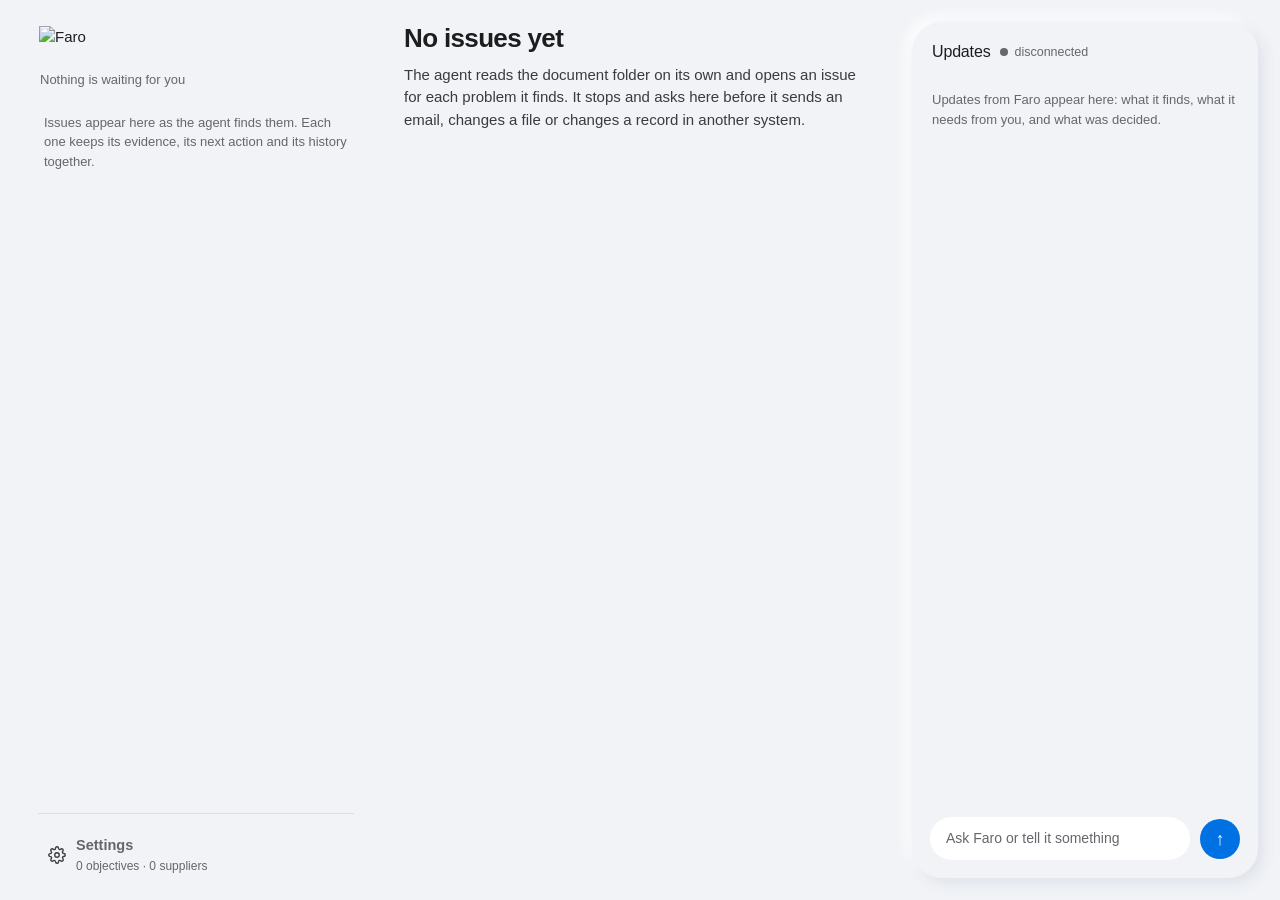
==== commit 5d07bd5d: "Turn the chat panel into readable updates that lead to their section - The panel shows what Faro fou" ====
--- a/asklio/faro/web/index.html
+++ b/asklio/faro/web/index.html
@@ -169,6 +169,19 @@
 .rich code,.tl-sum code{font-family:var(--mono);font-size:.92em;background:rgba(29,29,31,.07);border-radius:5px;padding:0 4px}
 .bubble.user{background:var(--accent);color:var(--accent-ink);align-self:flex-end}
 .chips{display:flex;flex-wrap:wrap;gap:6px}
+.upd{display:flex;gap:10px;align-items:baseline;width:100%;border:0;background:transparent;padding:0 2px;text-align:left;font-size:13px;line-height:1.45;color:var(--ink-2)}
+.upd time{flex:none;width:58px;font-size:11.5px;color:var(--muted);font-variant-numeric:tabular-nums}
+.upd span{min-width:0;overflow-wrap:anywhere;display:-webkit-box;-webkit-line-clamp:2;-webkit-box-orient:vertical;overflow:hidden}
+.upd b{font-weight:600;color:var(--ink)}
+button.upd:hover b{color:var(--accent)}
+.feed > *{flex-shrink:0}
+.bubble.foldable{position:relative;cursor:pointer;padding-bottom:32px}
+.bubble.foldable::after{content:'Show less';position:absolute;left:14px;bottom:9px;font-size:12px;font-weight:600;color:var(--accent)}
+.bubble.fold{max-height:9.6em;overflow:hidden}
+.bubble.fold::after{content:'Show more';right:0;left:0;bottom:0;padding:22px 14px 9px;border-radius:0 0 20px 20px;background:linear-gradient(transparent,var(--hi) 46%)}
+.flash{animation:flash 2.6s ease-out;border-radius:14px}
+@keyframes flash{0%,35%{box-shadow:0 0 0 3px rgba(0,113,227,.45)}100%{box-shadow:0 0 0 3px transparent}}
+.feed.none::before{content:'Updates from Faro appear here: what it finds, what it needs from you, and what was decided.';font-size:13px;color:var(--muted);padding:6px 2px}
 .step{display:block;width:100%;border:0;background:transparent;padding:0 2px;text-align:left;font-size:13px;line-height:1.4;color:var(--muted);overflow-wrap:anywhere}
 .step i{font-style:normal;font-weight:600;font-size:11px;letter-spacing:.04em;text-transform:uppercase;margin-right:6px}
 .step.open{white-space:pre-wrap;color:var(--ink-2)}
@@ -279,13 +292,14 @@
 .chev{flex:none;display:inline-block;width:22px;height:22px;line-height:20px;text-align:center;font-size:20px;color:var(--muted);transform:rotate(90deg);transition:transform .15s ease}
 .chev.up{transform:rotate(-90deg)}
 button.tl-line:hover .chev{color:var(--ink)}
-h2,.set-pane h3,.set-pane h4,.sheet-head b,.grp,.seg button,.chat-head b{font-family:'Getboreg',var(--font);font-weight:400}
+h2,.set-pane h3,.set-pane h4,.sheet-head b,.grp,.viewbar .seg button,.chat-head b{font-family:'Getboreg',var(--font);font-weight:400}
 h2,.set-pane h4,.grp{text-transform:none;letter-spacing:.01em;font-size:14.5px}
 .grp span{font-size:12.5px}
 .risk,.sevline{font-family:'Getboreg',var(--font);font-weight:400;text-transform:none;letter-spacing:.01em}
 .risk{font-size:13px}
 .sevline{font-size:14.5px}
 .risk::first-letter,.sevline::first-letter{text-transform:uppercase}
+.next .sevline{font-family:var(--font);font-weight:600;font-size:12.5px;letter-spacing:0}
 </style>
 </head>
 <body>
@@ -303,10 +317,10 @@
   </main>
   <aside class="right" id="right" data-open="0" aria-label="Chat with the agent">
     <div class="chat">
-      <div class="chat-head" id="chat-head"><b>Agent</b><span><i class="pulse"></i><em id="status" style="font-style:normal">connecting</em></span>
+      <div class="chat-head" id="chat-head"><b>Updates</b><span><i class="pulse"></i><em id="status" style="font-style:normal">connecting</em></span>
         <button class="chat-close" id="chat-close" aria-label="Close chat">×</button></div>
       <div class="feed" id="feed"></div>
-      <form class="ask" id="ask-form"><input id="ask-input" type="text" placeholder="Message the agent" autocomplete="off" aria-label="Message the agent"><button type="submit" aria-label="Send">↑</button></form>
+      <form class="ask" id="ask-form"><input id="ask-input" type="text" placeholder="Ask Faro or tell it something" autocomplete="off" aria-label="Message the agent"><button type="submit" aria-label="Send">↑</button></form>
     </div>
   </aside>
   <button class="fab" id="chat-open">Chat</button>
@@ -566,7 +580,7 @@
 }
 
 function approvalCard(a) {
-  return '<div class="next"><div><div class="sevline sev-info">' + toolTag[a.tool] + ' · ' + a.id + '</div><h3>' + esc(bare(a.headline)) + '</h3><div class="reason rich">' + rich(a.reason) + '</div>' + (a.human_reason ? '<p class="cap" style="margin-top:8px">' + (a.needs_human ? 'Needs you: ' : 'Routine, would go ahead in auto mode: ') + mdi(a.human_reason) + '</p>' : '') + '</div>' +
+  return '<div class="next" data-card="' + a.id + '"><div><div class="sevline sev-info">' + toolTag[a.tool] + ' · ' + a.id + '</div><h3>' + esc(bare(a.headline)) + '</h3><div class="reason rich">' + rich(a.reason) + '</div>' + (a.human_reason ? '<p class="cap" style="margin-top:8px">' + (a.needs_human ? 'Needs you: ' : 'Routine, would go ahead in auto mode: ') + mdi(a.human_reason) + '</p>' : '') + '</div>' +
     actionView(a) +
     '<div class="row"><input class="note-in" id="note-' + a.id + '" type="text" placeholder="Optional note to the agent" aria-label="Note to the agent" autocomplete="off">' +
     '<button class="btn" data-decide="0" data-id="' + a.id + '">Reject</button><button class="btn btn-primary" data-decide="1" data-id="' + a.id + '">' + (a.live ? (a.tool === 'send_email' ? 'Approve and send' : 'Approve and post') : 'Approve') + '</button></div>' +
@@ -672,7 +686,7 @@
         : '<div class="tl-full rich">' + rich(e.text) + '</div>';
       const rest = mail ? (e.kind === 'mail_sent' ? 'to ' + esc(people(e.to).join(', ')) : 'from ' + esc(person(e.from))) + (e.unfiled ? ' · not filed by the agent yet' : '') : esc(did) + (e.ref ? ' · ' + esc(e.ref) : '');
       const line = '<span class="tl-sum">' + mdi(short) + '</span>' + (more ? '<span class="chev' + (open ? ' up' : '') + '" aria-hidden="true">›</span>' : '');
-      return '<div class="tl"><div class="tl-head"><span><span class="badge b-' + tone + '">' + who + '</span><span class="tl-did">' + rest + '</span></span><time>' + esc(stamp(e.ts)) + '</time></div>' +
+      return '<div class="tl" data-key="' + esc(key) + '"><div class="tl-head"><span><span class="badge b-' + tone + '">' + who + '</span><span class="tl-did">' + rest + '</span></span><time>' + esc(stamp(e.ts)) + '</time></div>' +
         (more ? '<button class="tl-line" data-expand="' + esc(key) + '" aria-expanded="' + open + '" title="' + (open ? 'Show less' : 'Show all') + '">' + line + '</button>' : '<div class="tl-line">' + line + '</div>') + full + '</div>';
     }).join('') + '</div>';
 }
@@ -696,6 +710,55 @@
   if (id !== (view === 'look' ? lookSel : selected)) return;
   historyData = { id, ...data };
   if (view === 'history' || (view === 'look' && lookTab === 'history')) renderCenter(true);
+  showWanted();
+}
+// An email clicked in the updates panel: once its issue's history is on screen, open that email there and bring it into view.
+let wanted = null;
+const flatten = (text) => String(text || '').replace(/\s+/g, ' ').trim();
+function showWanted() {
+  if (!wanted || !historyData || historyData.id !== wanted.issue || view !== 'history') return;
+  const entry = [...historyData.entries].reverse().find(wanted.test);
+  wanted = null;
+  if (!entry) return;
+  const key = entry.kind + (entry.message_id || entry.ts);
+  expanded.add(key); renderCenter(true);
+  const row = [...document.querySelectorAll('#view .tl')].find((el) => el.dataset.key === key);
+  if (!row) return;
+  point(row);
+}
+function point(el) {
+  if (!el) return;
+  el.scrollIntoView({ block: 'center' });
+  el.classList.add('flash'); setTimeout(() => el.classList.remove('flash'), 2600);
+}
+// A line in the updates panel leads to the place it is about: a new issue to its page, a request for approval to the card where it is
+// decided (or, once decided, to that decision in the history), a decision or an email to its entry in the history.
+function follow(e, u) {
+  const history = (issue, test) => { wanted = { issue, test }; selected = issue; historyData = null; show('history'); };
+  if (u.mail) {
+    const issue = issueOfMail(e), start = flatten(e.text).slice(0, 80);
+    return issue ? (history(issue, (x) => x.kind === 'mail_received' && flatten(x.text).startsWith(start)), true) : false;
+  }
+  const a = e.approval && approvals.get(e.approval);
+  if (a && a.status === 'pending' && e.verb === 'Asked') {
+    if (a.scenario_id && outlook.scenarios.some((x) => x.id === a.scenario_id)) { lookSel = a.scenario_id; lookTab = 'decision'; view = 'look'; historyData = null; renderLeft(); renderCenter(true); }
+    else { if (!issues.has(a.issue_id)) return false; selected = a.issue_id; historyData = null; show('decision'); }
+    point([...document.querySelectorAll('#view .next')].find((el) => el.dataset.card === a.id));
+    return true;
+  }
+  const DECIDED = ['approved', 'auto_approved', 'sent', 'auto_sent', 'rejected', 'withdrawn', 'failed'];
+  if (a && issues.has(a.issue_id)) return history(a.issue_id, (x) => x.ref === a.id && (e.verb === 'Asked' ? x.kind === 'proposed' : DECIDED.includes(x.kind))), true;
+  if (e.open && issues.has(e.open)) { selected = e.open; historyData = null; show('decision'); $('center').scrollTop = 0; return true; }
+  return false;
+}
+// Which issue an email in the updates panel belongs to: the one the agent filed it under, else the one its thread was linked to since,
+// else the issue the same sender's other mail belongs to.
+function issueOfMail(e) {
+  if (e.open && issues.has(e.open)) return e.open;
+  for (const i of issues.values()) if (e.thread && (i.thread_ids || []).includes(e.thread)) return i.id;
+  const from = (String(e.label).match(/<([^>]+)>/) || [])[1];
+  const other = from && [...feed].reverse().find((x) => x.kind === 'mail' && x.open && issues.has(x.open) && String(x.label).includes('<' + from + '>'));
+  return other ? other.open : null;
 }
 
 /* ---------- rendering ---------- */
@@ -734,7 +797,28 @@
   if (issue && view === 'decision' && evidenceOpen.get(issue.id)) loadEvidence(evidenceOpen.get(issue.id));
 }
 
-let feedShown = 0;
+// The side panel is a short, readable log for the people using Faro: what it found, what it needs from them, what was decided,
+// which emails came in, and the conversation with the agent. How the agent got there (files it opened, its reasoning) stays out.
+let feedShown = 0, lastProblem = '';
+function update(e) {
+  if (e.kind === 'chip') {
+    const verb = { Found: 'New issue', Asked: 'Needs your approval', Withdrew: 'Withdrawn', 'Auto sent': 'Sent automatically', 'Auto approved': 'Approved automatically', 'Auto failed': 'Could not be sent' , Failed: 'Could not be sent' }[e.verb] || e.verb;
+    return { verb, text: bare(e.label), open: e.open, history: e.history };
+  }
+  if (e.kind === 'mail' && (e.verb === 'Mail from' || e.verb === 'Reply from')) {
+    const cut = String(e.label || '').indexOf(': ');
+    const who = person(cut < 0 ? e.label : e.label.slice(0, cut)), subject = cut < 0 ? '' : e.label.slice(cut + 2).replace(/^(re|aw|odp|fwd?):\s*/i, '');
+    if (/mailer-daemon|postmaster/i.test(e.label)) return { verb: 'An email could not be delivered', text: '' };
+    return { verb: 'Email from ' + who, text: subject, mail: true };
+  }
+  if (e.kind === 'error') {
+    const text = /credit balance/i.test(e.text) ? 'The agent has stopped: the AI account is out of credit.' : /^[A-Z][a-zA-Z]*(Error|Exception)\b/.test(e.text) ? 'The agent ran into a technical problem and stopped this step.' : e.text;
+    if (text === lastProblem) return null;   // the same problem over and over is one update
+    lastProblem = text;
+    return { verb: 'Problem', text };
+  }
+  return null;   // reasoning, steps and file reads are not shown
+}
 function renderFeed() {
   const el = $('feed');
   for (; feedShown < feed.length; feedShown++) {
@@ -742,32 +826,35 @@
     if (e.kind === 'user' || e.kind === 'agent') {
       const div = document.createElement('div');
       div.className = 'bubble ' + e.kind; if (e.kind === 'agent') { div.classList.add('rich'); div.innerHTML = md(e.text); } else div.textContent = e.text; el.appendChild(div);
-    } else if (e.kind === 'thought' || e.kind === 'step') {
-      const line = document.createElement('button');
-      line.className = 'step'; line.type = 'button';
-      const tag = document.createElement('i'); tag.textContent = e.kind === 'thought' ? 'Thought' : 'Step';
-      const body = document.createElement('span'); body.innerHTML = mdi(e.label);
-      line.append(tag, body);
-      line.addEventListener('click', () => { const open = line.classList.toggle('open'); body.innerHTML = open ? md(e.text) : mdi(e.label); });
-      el.appendChild(line);
-    } else if (e.kind === 'error') {
-      const div = document.createElement('div');
-      div.className = 'event'; div.textContent = clock(e.ts) + ' · ' + e.text; el.appendChild(div);
-    } else {
-      let row = el.lastElementChild;
-      if (!row || !row.classList.contains('chips')) { row = document.createElement('div'); row.className = 'chips'; el.appendChild(row); }
-      const chip = document.createElement(e.open ? 'button' : 'span');
-      chip.className = 'chip' + (e.tone ? ' ' + e.tone : '');
-      chip.title = clock(e.ts) + ' · ' + e.text;
-      if (e.open) { chip.dataset.open = e.open; if (e.history) chip.dataset.history = '1'; }
-      const verb = document.createElement('i'); verb.textContent = e.verb;
-      const label = document.createElement('span'); label.textContent = bare(e.label);
-      chip.append(verb, label); row.appendChild(chip);
+      if (e.kind === 'agent' && e.text.length > 320) {   // long reports start folded; one click shows the rest
+        div.classList.add('foldable', 'fold'); div.setAttribute('role', 'button');
+        div.addEventListener('click', () => { if (!String(getSelection())) div.classList.toggle('fold'); });
+      }
+      lastProblem = '';
+      continue;
     }
-  }
+    const u = update(e);
+    if (!u) continue;
+    const row = document.createElement(u.open || u.mail ? 'button' : 'div');
+    row.className = 'upd';
+    if (u.open || u.mail) {
+      row.type = 'button';
+      row.addEventListener('click', (ev) => {
+        ev.stopPropagation();   // this line decides where it leads; the general card handler does not apply
+        if (!follow(e, u)) row.title = 'This is not linked to an issue yet';
+        else if (matchMedia('(max-width:760px)').matches) $('right').dataset.open = '0';
+      });
+    }
+    const when = document.createElement('time'); when.textContent = clock(e.ts);
+    const body = document.createElement('span');
+    const verb = document.createElement('b'); verb.textContent = u.verb;
+    body.append(verb, u.text ? ' · ' + u.text : '');
+    row.append(when, body); el.appendChild(row);
+  }
+  if (!el.childElementCount && !el.dataset.empty) { el.dataset.empty = '1'; }
+  el.classList.toggle('none', !el.childElementCount);
   el.scrollTop = el.scrollHeight;
 }
-
 function render() {
   dirty = false;
   if (!issues.has(selected)) selected = ([...issues.values()].find((i) => pendingOf(i).length) || [...issues.values()][0] || {}).id || null;
@@ -794,8 +881,8 @@
     const a = e.approval, before = approvals.get(a.id);
     approvals.set(a.id, a);
     if ((a.issue_id === selected || (view === 'look' && a.scenario_id === lookSel)) && live) historyChanged();
-    if (!before && a.status === 'pending') feed.push({ kind: 'chip', ts: e.ts, verb: 'Asked', label: a.headline, text: 'Asked for approval ' + a.id + ': ' + kind(a), open: a.issue_id });
-    else if (before && before.status === 'pending' && a.status !== 'pending') feed.push({ kind: 'chip', ts: e.ts, verb: a.status === 'withdrawn' ? 'Withdrew' : (a.auto ? 'Auto ' : '') + (a.outcome === 'done' ? (a.auto ? 'sent' : 'Sent') : a.outcome === 'failed' ? (a.auto ? 'failed' : 'Failed') : a.status === 'approved' ? (a.auto ? 'approved' : 'Approved') : 'Rejected'), label: a.headline, text: a.id + ' ' + a.status + (a.note ? ': ' + a.note : ''), open: a.issue_id, history: true, tone: a.status === 'approved' && a.outcome !== 'failed' ? 'good' : 'bad' });
+    if (!before && a.status === 'pending') feed.push({ kind: 'chip', ts: e.ts, verb: 'Asked', label: a.headline, text: 'Asked for approval ' + a.id + ': ' + kind(a), open: a.issue_id, approval: a.id });
+    else if (before && before.status === 'pending' && a.status !== 'pending') feed.push({ kind: 'chip', ts: e.ts, verb: a.status === 'withdrawn' ? 'Withdrew' : (a.auto ? 'Auto ' : '') + (a.outcome === 'done' ? (a.auto ? 'sent' : 'Sent') : a.outcome === 'failed' ? (a.auto ? 'failed' : 'Failed') : a.status === 'approved' ? (a.auto ? 'approved' : 'Approved') : 'Rejected'), label: a.headline, text: a.id + ' ' + a.status + (a.note ? ': ' + a.note : ''), open: a.issue_id, approval: a.id, history: true, tone: a.status === 'approved' && a.outcome !== 'failed' ? 'good' : 'bad' });
   }
   else if (e.kind === 'auto') { /* from before settings existed; the server's settings are current */ }
   else if (e.kind === 'settings') {
